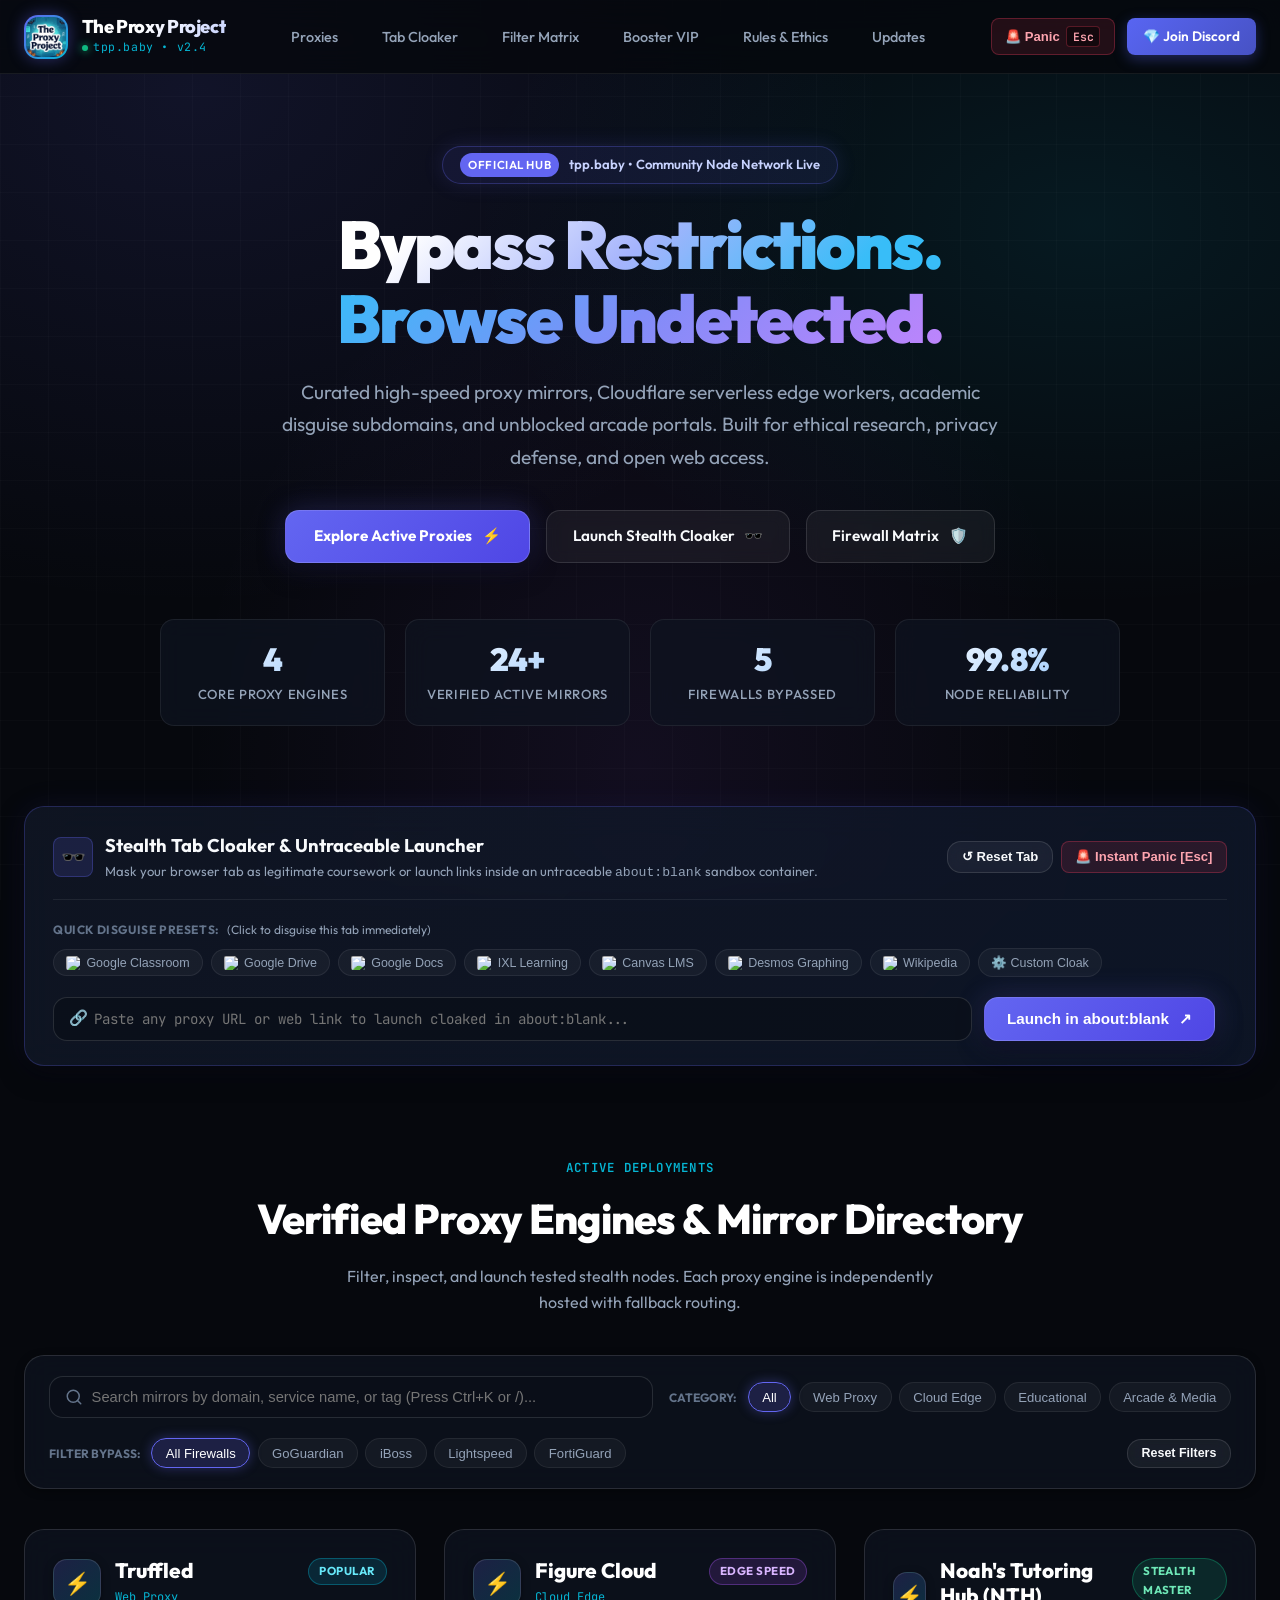
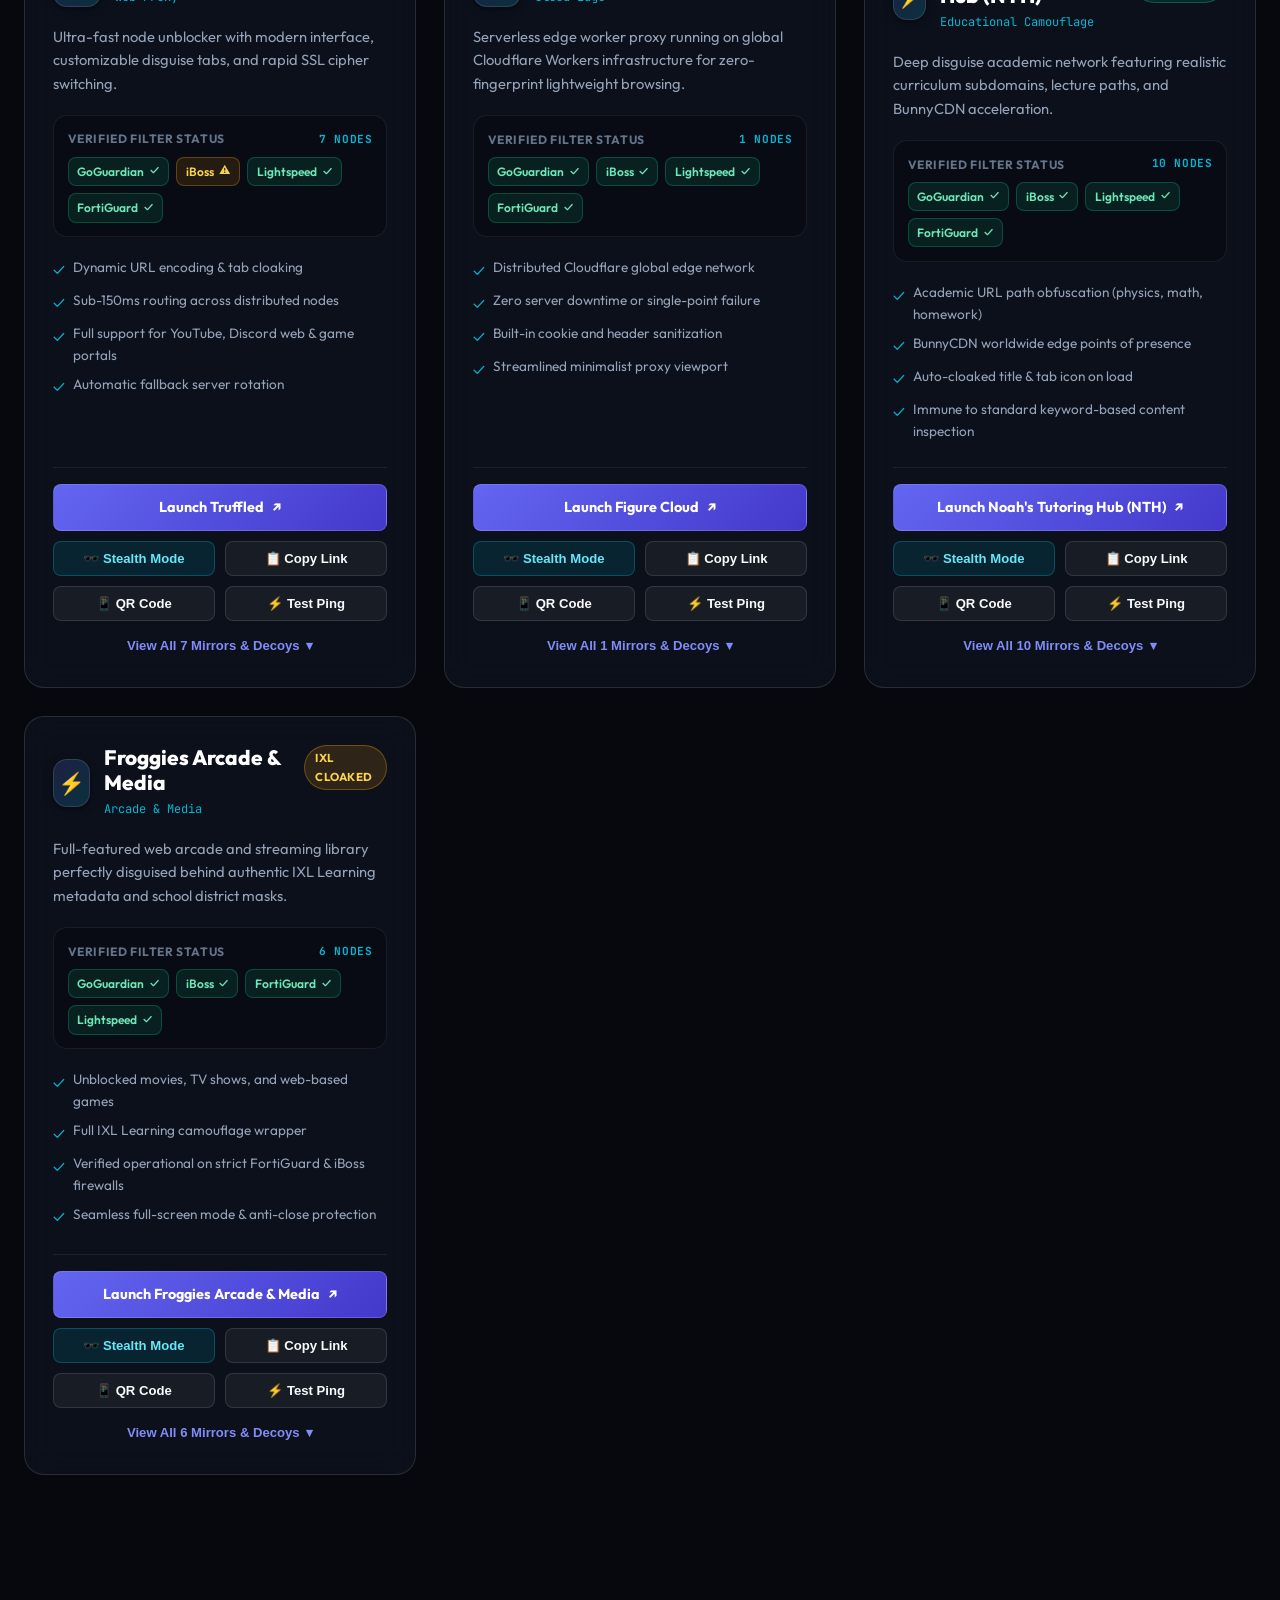
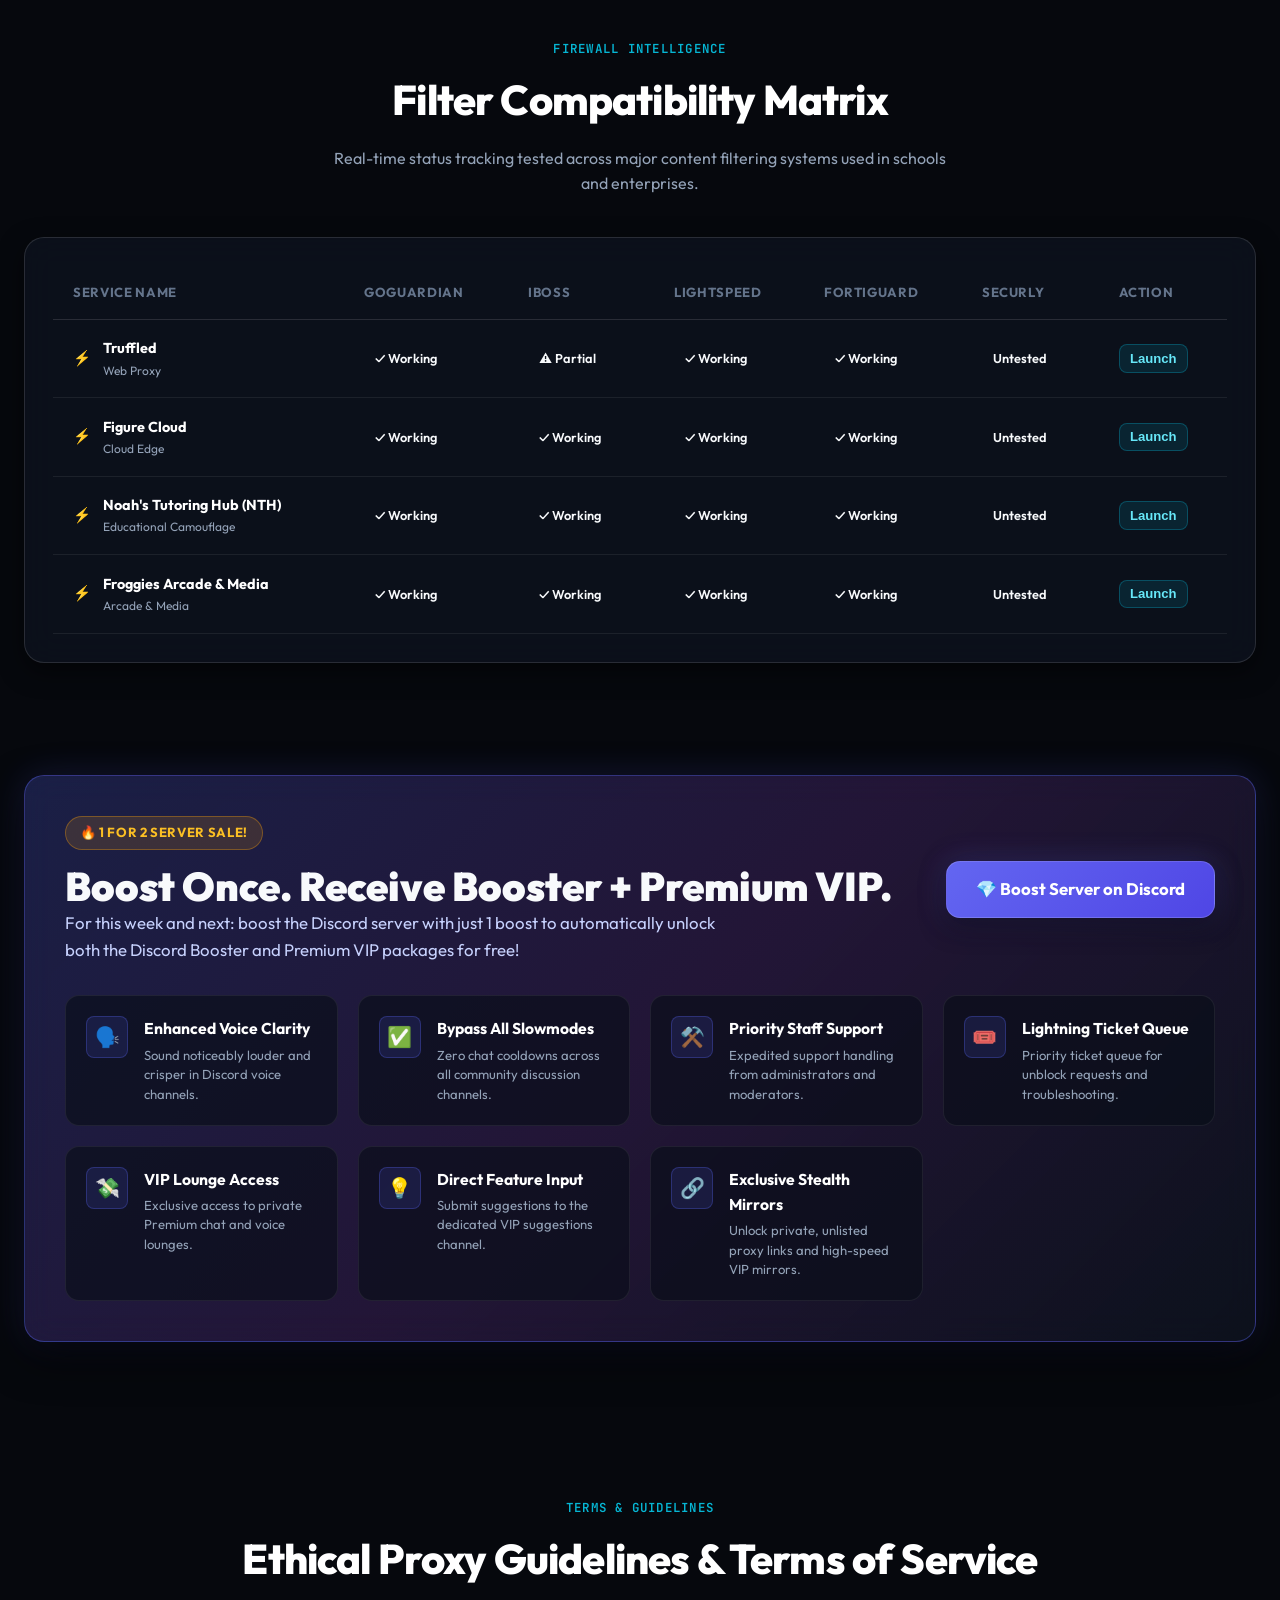
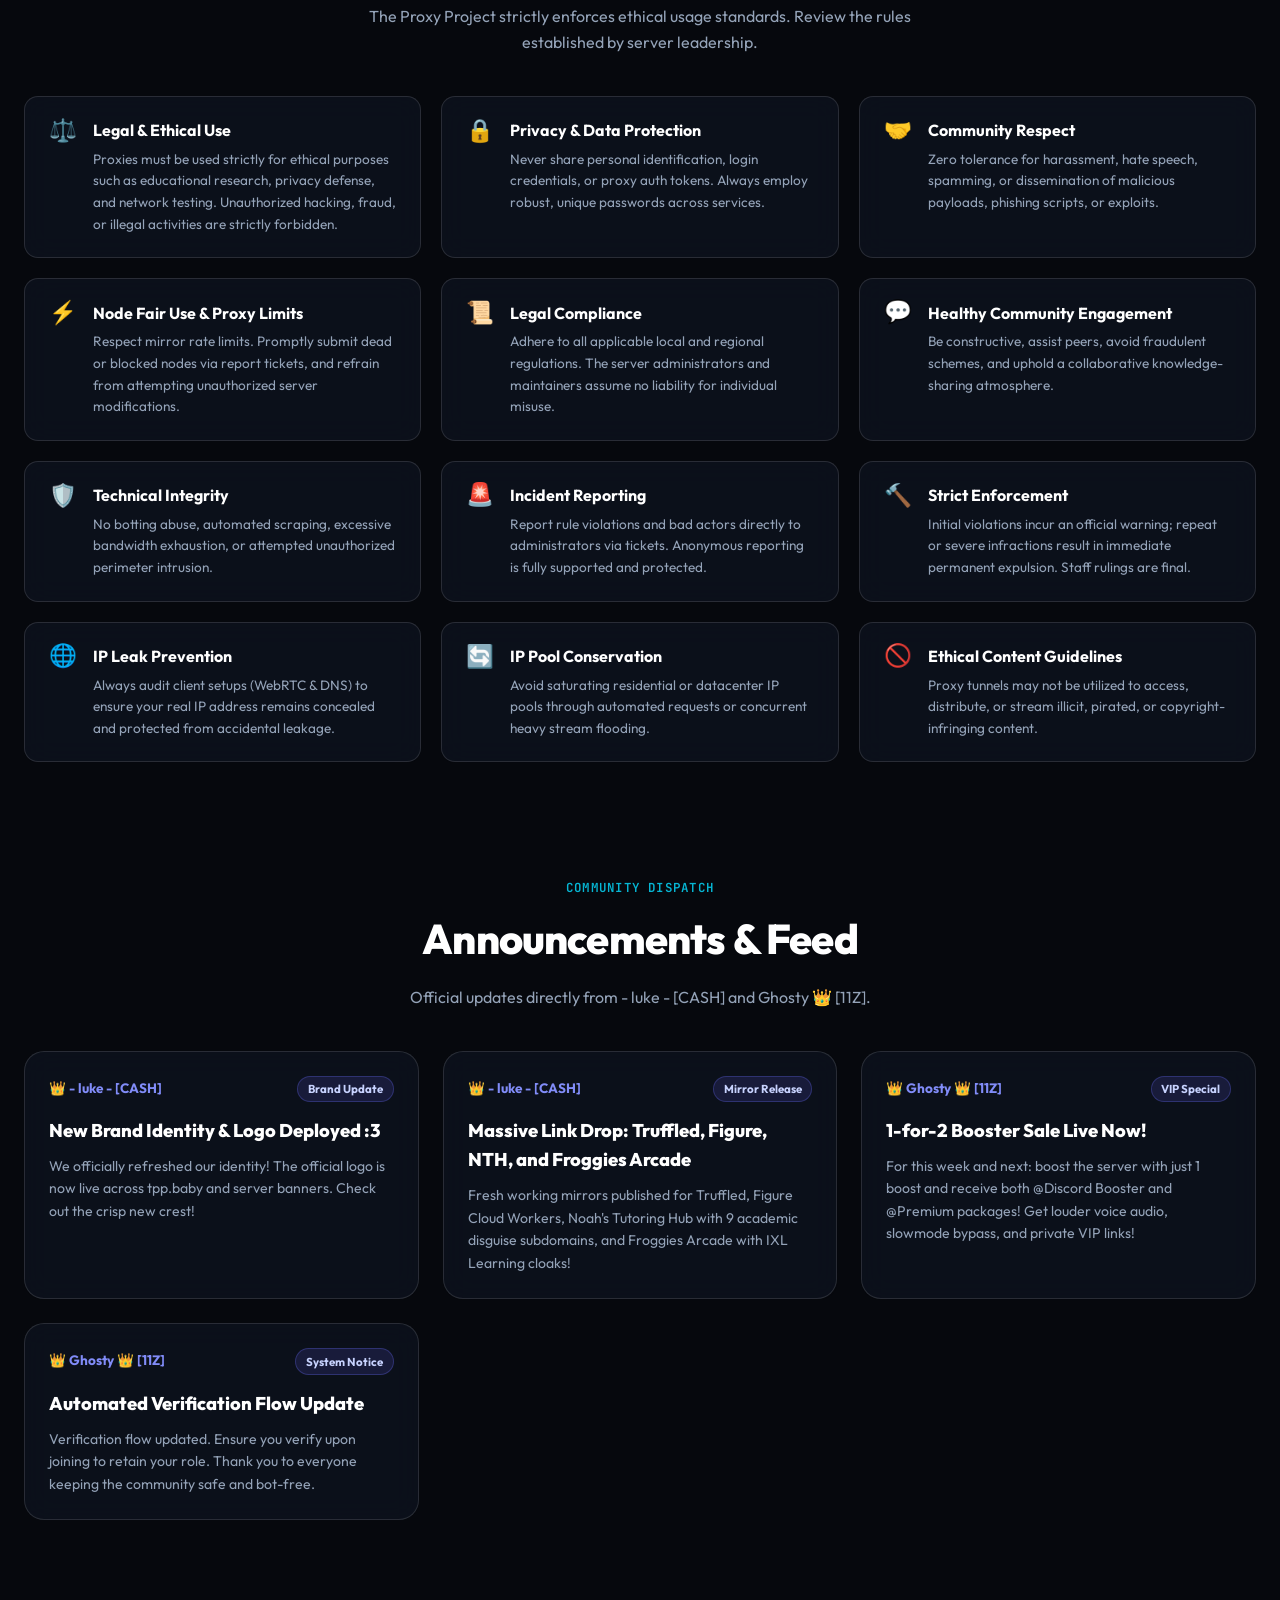
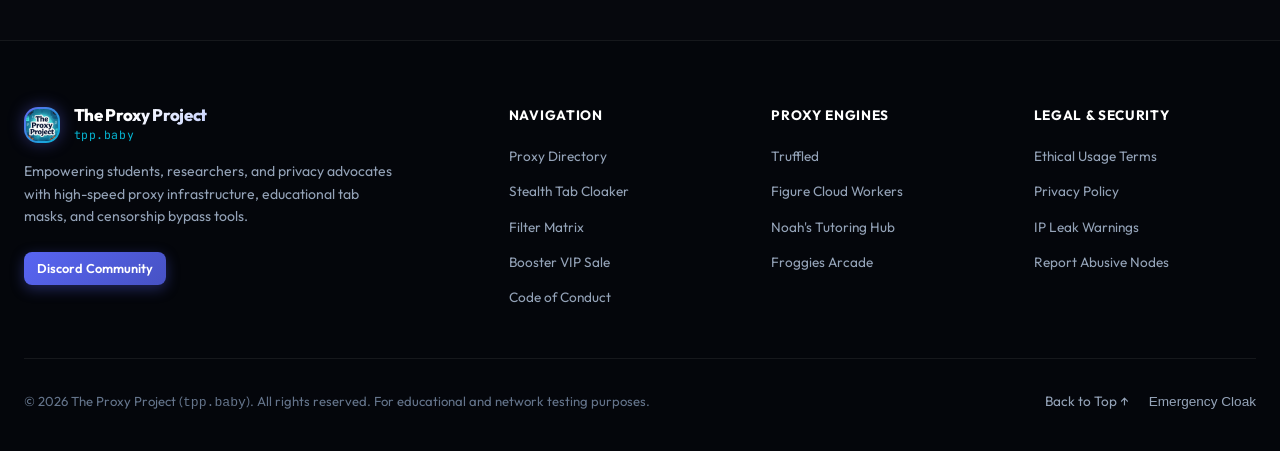
==== index.html @ b33fee0f "v1" ====
<!DOCTYPE html>
<html lang="en">
<head>
  <meta charset="UTF-8">
  <meta name="viewport" content="width=device-width, initial-scale=1.0">
  
  <!-- Immediate Cloak Restoration to Prevent Title/Favicon Flash on Reload -->
  <script>
    (function() {
      try {
        var savedCloak = localStorage.getItem('tpp_cloak');
        if (savedCloak) {
          var cloak = JSON.parse(savedCloak);
          if (cloak && cloak.title) {
            document.title = cloak.title;
          }
          if (cloak && cloak.icon) {
            var applyIcon = function() {
              var links = document.querySelectorAll("link[rel*='icon'], link[rel='apple-touch-icon']");
              if (links.length > 0) {
                links.forEach(function(l) { l.href = cloak.icon; });
              } else {
                var l = document.createElement('link');
                l.rel = 'icon';
                l.href = cloak.icon;
                document.head.appendChild(l);
              }
            };
            if (document.readyState === 'loading') {
              document.addEventListener('DOMContentLoaded', applyIcon);
            } else {
              applyIcon();
            }
          }
        }
      } catch (e) {}
    })();
  </script>

  <title>The Proxy Project | Fast Unblocked Mirrors & Academic Cloaks</title>
  
  <!-- Primary Meta Tags -->
  <meta name="title" content="The Proxy Project | Fast Unblocked Mirrors & Academic Cloaks">
  <meta name="description" content="Official directory for The Proxy Project (tpp.baby). Curated high-performance web proxies, Cloudflare edge workers, IXL disguised mirrors, and academic subdomains.">
  <meta name="keywords" content="proxy, unblocker, web proxy, truffled, figure, noahs tutoring hub, froggies arcade, school bypass, goguardian, iboss, lightspeed">
  <meta name="author" content="The Proxy Project">
  <meta name="theme-color" content="#6366f1">

  <!-- Open Graph / Facebook -->
  <meta property="og:type" content="website">
  <meta property="og:url" content="https://tpp.baby/">
  <meta property="og:title" content="The Proxy Project | Fast Unblocked Mirrors & Academic Cloaks">
  <meta property="og:description" content="Next-generation stealth proxy network and mirror directory with academic cloaking and filter bypass.">
  <meta property="og:image" content="IMG_6171.webp">

  <!-- Twitter -->
  <meta property="twitter:card" content="summary_large_image">
  <meta property="twitter:url" content="https://tpp.baby/">
  <meta property="twitter:title" content="The Proxy Project">
  <meta property="twitter:description" content="Next-generation stealth proxy network and mirror directory.">
  <meta property="twitter:image" content="IMG_6171.webp">

  <!-- Favicons & App Manifest -->
  <link rel="icon" type="image/x-icon" href="favicon.ico">
  <link rel="icon" type="image/png" sizes="16x16" href="favicon-16x16.png">
  <link rel="icon" type="image/png" sizes="32x32" href="favicon-32x32.png">
  <link rel="icon" type="image/png" sizes="48x48" href="icons/favicon-48x48.png">
  <link rel="apple-touch-icon" sizes="180x180" href="apple-touch-icon.png">
  <link rel="manifest" href="manifest.json">

  <!-- Google Fonts Preconnect & Stylesheet -->
  <link rel="preconnect" href="https://fonts.googleapis.com">
  <link rel="preconnect" href="https://fonts.gstatic.com" crossorigin>
  <link href="https://fonts.googleapis.com/css2?family=Inter:wght@400;500;600;700&family=JetBrains+Mono:wght@400;500;700&family=Outfit:wght@500;600;700;800;900&display=swap" rel="stylesheet">

  <!-- Main Stylesheet -->
  <link rel="stylesheet" href="css/style.css">
</head>
<body>

  <!-- ========================================================================
       Site Header
       ======================================================================== -->
  <header class="site-header" id="site-header">
    <div class="container header-inner">
      <a href="./index.html" class="brand-wrapper" id="brand-link" aria-label="The Proxy Project Home">
        <div class="brand-logo-frame">
          <img src="IMG_6171.webp" alt="The Proxy Project Official Logo" class="brand-logo-img" id="header-brand-logo">
        </div>
        <div class="brand-meta">
          <span class="brand-title">The Proxy Project</span>
          <span class="brand-sub">
            <span class="pulse-dot"></span>
            <span>tpp.baby • v2.4</span>
          </span>
        </div>
      </a>

      <nav aria-label="Primary Navigation">
        <ul class="nav-links" id="nav-links">
          <li><a href="#proxies" class="nav-link">Proxies</a></li>
          <li><a href="#cloaker" class="nav-link">Tab Cloaker</a></li>
          <li><a href="#matrix" class="nav-link">Filter Matrix</a></li>
          <li><a href="#boosters" class="nav-link">Booster VIP</a></li>
          <li><a href="#rules" class="nav-link">Rules & Ethics</a></li>
          <li><a href="#announcements" class="nav-link">Updates</a></li>
        </ul>
      </nav>

      <div class="header-actions">
        <button class="btn-panic btn-panic-action" id="btn-header-panic" title="Instantly disguise tab to Google Classroom (Press Esc or ~)">
          <span>🚨 Panic</span>
          <kbd>Esc</kbd>
        </button>

        <a href="https://discord.gg/tpp" target="_blank" rel="noopener noreferrer" class="btn-discord" id="btn-discord-join">
          <span>💎 Join Discord</span>
        </a>

        <button class="mobile-nav-toggle" id="mobile-nav-toggle" aria-label="Toggle Navigation Menu">
          <svg width="24" height="24" viewBox="0 0 24 24" fill="none" stroke="currentColor" stroke-width="2" stroke-linecap="round" stroke-linejoin="round">
            <line x1="3" y1="12" x2="21" y2="12"></line>
            <line x1="3" y1="6" x2="21" y2="6"></line>
            <line x1="3" y1="18" x2="21" y2="18"></line>
          </svg>
        </button>
      </div>
    </div>
  </header>

  <!-- ========================================================================
       Main Content Container
       ======================================================================== -->
  <main id="main-content">
    
    <!-- Hero Section -->
    <section class="hero-section" id="hero-section">
      <div class="container">
        <div class="hero-pill">
          <span class="hero-pill-badge">Official Hub</span>
          <span>tpp.baby • Community Node Network Live</span>
        </div>

        <h1 class="hero-title">
          <span class="hero-gradient-text">Bypass Restrictions.</span><br>
          <span class="hero-gradient-accent">Browse Undetected.</span>
        </h1>

        <p class="hero-description">
          Curated high-speed proxy mirrors, Cloudflare serverless edge workers, academic disguise subdomains, and unblocked arcade portals. Built for ethical research, privacy defense, and open web access.
        </p>

        <div class="hero-actions">
          <a href="#proxies" class="btn-primary" id="btn-hero-explore">
            <span>Explore Active Proxies</span>
            <span>⚡</span>
          </a>
          <a href="#cloaker" class="btn-secondary" id="btn-hero-cloaker">
            <span>Launch Stealth Cloaker</span>
            <span>🕶️</span>
          </a>
          <a href="#matrix" class="btn-secondary" id="btn-hero-matrix">
            <span>Firewall Matrix</span>
            <span>🛡️</span>
          </a>
        </div>

        <!-- Live Network Counter Row -->
        <div class="hero-stats-grid" id="hero-stats">
          <div class="stat-card">
            <div class="stat-value">4</div>
            <div class="stat-label">Core Proxy Engines</div>
          </div>
          <div class="stat-card">
            <div class="stat-value">24+</div>
            <div class="stat-label">Verified Active Mirrors</div>
          </div>
          <div class="stat-card">
            <div class="stat-value">5</div>
            <div class="stat-label">Firewalls Bypassed</div>
          </div>
          <div class="stat-card">
            <div class="stat-value">99.8%</div>
            <div class="stat-label">Node Reliability</div>
          </div>
        </div>
      </div>
    </section>

    <!-- Stealth Tab Cloaker & Panic Station -->
    <section class="cloaker-bar-section" id="cloaker">
      <div class="container">
        <div class="cloaker-panel">
          <div class="cloaker-header">
            <div class="cloaker-title-group">
              <div class="cloaker-icon-badge">🕶️</div>
              <div>
                <h2 class="cloaker-title">Stealth Tab Cloaker & Untraceable Launcher</h2>
                <p class="cloaker-subtitle">Mask your browser tab as legitimate coursework or launch links inside an untraceable <code>about:blank</code> sandbox container.</p>
              </div>
            </div>
            <div class="cloaker-actions">
              <button class="btn-secondary" onclick="resetTabCloak()" style="padding:0.45rem 0.85rem; font-size:0.82rem;">
                <span>↺ Reset Tab</span>
              </button>
              <button class="btn-panic btn-panic-action" style="padding:0.45rem 0.85rem;">
                <span>🚨 Instant Panic [Esc]</span>
              </button>
            </div>
          </div>

          <!-- Cloak Presets Switcher -->
          <div>
            <div style="display:flex; align-items:center; gap:0.5rem; margin-bottom:0.6rem;">
              <span style="font-size:0.75rem; font-weight:700; color:var(--text-dim); text-transform:uppercase; letter-spacing:0.05em;">Quick Disguise Presets:</span>
              <span style="font-size:0.75rem; color:var(--text-muted);">(Click to disguise this tab immediately)</span>
            </div>
            <div class="preset-selector-row">
              <button class="preset-chip-btn" data-id="classroom" title="Disguise as Google Classroom">
                <img src="https://ssl.gstatic.com/classroom/favicon.png" alt="Classroom">
                <span>Google Classroom</span>
              </button>
              <button class="preset-chip-btn" data-id="drive" title="Disguise as Google Drive">
                <img src="https://ssl.gstatic.com/images/branding/product/1x/drive_2020q4_32dp.png" alt="Drive">
                <span>Google Drive</span>
              </button>
              <button class="preset-chip-btn" data-id="docs" title="Disguise as Google Docs">
                <img src="https://ssl.gstatic.com/docs/documents/images/kix-favicon7.ico" alt="Docs">
                <span>Google Docs</span>
              </button>
              <button class="preset-chip-btn" data-id="ixl" title="Disguise as IXL Learning">
                <img src="https://www.ixl.com/favicon.ico" alt="IXL">
                <span>IXL Learning</span>
              </button>
              <button class="preset-chip-btn" data-id="canvas" title="Disguise as Canvas LMS">
                <img src="https://du11hjcvx0uqb.cloudfront.net/dist/images/favicon-e10d657a73.ico" alt="Canvas">
                <span>Canvas LMS</span>
              </button>
              <button class="preset-chip-btn" data-id="desmos" title="Disguise as Desmos Graphing">
                <img src="https://www.desmos.com/favicon.ico" alt="Desmos">
                <span>Desmos Graphing</span>
              </button>
              <button class="preset-chip-btn" data-id="wikipedia" title="Disguise as Wikipedia">
                <img src="https://en.wikipedia.org/static/favicon/wikipedia.ico" alt="Wikipedia">
                <span>Wikipedia</span>
              </button>
              <button class="preset-chip-btn" id="btn-custom-cloak-modal" title="Set Custom Tab Title and Favicon">
                <span>⚙️ Custom Cloak</span>
              </button>
            </div>
            <div id="active-cloak-status" style="font-size:0.8rem; color:var(--brand-secondary); margin-top:0.6rem; display:none;"></div>
          </div>

          <!-- Stealth Launcher Input -->
          <div class="cloaker-controls">
            <div class="stealth-launcher-row">
              <div class="cloaker-input-group">
                <span class="cloaker-input-icon">🔗</span>
                <input type="text" id="input-custom-stealth-url" class="input-stealth-url" placeholder="Paste any proxy URL or web link to launch cloaked in about:blank...">
              </div>
              <button class="btn-primary" id="btn-custom-stealth-launch" style="padding:0.75rem 1.4rem;">
                <span>Launch in about:blank</span>
                <span>↗</span>
              </button>
            </div>
          </div>
        </div>
      </div>
    </section>

    <!-- Proxies & Mirrors Directory Section -->
    <section class="proxies-section" id="proxies" style="padding: 2.5rem 0 3rem;">
      <div class="container">
        
        <div class="section-header-block">
          <span class="section-tag">Active Deployments</span>
          <h2 class="section-heading">Verified Proxy Engines & Mirror Directory</h2>
          <p class="section-subtext">Filter, inspect, and launch tested stealth nodes. Each proxy engine is independently hosted with fallback routing.</p>
        </div>

        <!-- Directory Search & Filter Controls -->
        <div class="directory-toolbar" id="directory-toolbar">
          <div class="toolbar-top-row">
            <div class="search-box-wrap">
              <svg viewBox="0 0 24 24" fill="none" stroke="currentColor" stroke-width="2" stroke-linecap="round" stroke-linejoin="round">
                <circle cx="11" cy="11" r="8"></circle>
                <line x1="21" y1="21" x2="16.65" y2="16.65"></line>
              </svg>
              <input type="text" id="search-mirrors-input" class="input-search-mirrors" placeholder="Search mirrors by domain, service name, or tag (Press Ctrl+K or /)...">
            </div>

            <div class="category-chips">
              <span class="chip-label">Category:</span>
              <button class="filter-chip active" data-category="all">All</button>
              <button class="filter-chip" data-category="web-proxy">Web Proxy</button>
              <button class="filter-chip" data-category="cloud-edge">Cloud Edge</button>
              <button class="filter-chip" data-category="educational-camouflage">Educational</button>
              <button class="filter-chip" data-category="arcade-&-media">Arcade & Media</button>
            </div>
          </div>

          <div class="filter-tags-row">
            <div class="firewall-chips">
              <span class="chip-label">Filter Bypass:</span>
              <button class="filter-chip active" data-firewall="all">All Firewalls</button>
              <button class="filter-chip" data-firewall="goguardian">GoGuardian</button>
              <button class="filter-chip" data-firewall="iboss">iBoss</button>
              <button class="filter-chip" data-firewall="lightspeed">Lightspeed</button>
              <button class="filter-chip" data-firewall="fortiguard">FortiGuard</button>
            </div>

            <div>
              <button class="btn-secondary" onclick="resetFilters()" style="padding:0.4rem 0.85rem; font-size:0.78rem;">
                <span>Reset Filters</span>
              </button>
            </div>
          </div>
        </div>

        <!-- Dynamic Proxy Cards Grid -->
        <div class="proxy-services-grid" id="services-grid">
          <!-- Dynamically populated from data/data.json -->
        </div>

      </div>
    </section>

    <!-- Filter Compatibility Matrix Section -->
    <section class="matrix-section" id="matrix">
      <div class="container">
        <div class="section-header-block">
          <span class="section-tag">Firewall Intelligence</span>
          <h2 class="section-heading">Filter Compatibility Matrix</h2>
          <p class="section-subtext">Real-time status tracking tested across major content filtering systems used in schools and enterprises.</p>
        </div>

        <div class="matrix-card">
          <table class="matrix-table" id="matrix-table">
            <thead>
              <tr>
                <th>Service Name</th>
                <th>GoGuardian</th>
                <th>iBoss</th>
                <th>Lightspeed</th>
                <th>FortiGuard</th>
                <th>Securly</th>
                <th>Action</th>
              </tr>
            </thead>
            <tbody id="matrix-tbody">
              <!-- Dynamically populated from data/data.json -->
            </tbody>
          </table>
        </div>
      </div>
    </section>

    <!-- Booster Perks & VIP Tier (Ghosty's 1-for-2 Sale) -->
    <section class="booster-section" id="boosters">
      <div class="container">
        
        <div class="booster-banner-card">
          <div class="booster-banner-top">
            <div>
              <div class="booster-sale-tag">🔥 1 FOR 2 SERVER SALE!</div>
              <h2 class="booster-banner-title">Boost Once. Receive Booster + Premium VIP.</h2>
              <p class="booster-banner-desc">For this week and next: boost the Discord server with just 1 boost to automatically unlock both the Discord Booster and Premium VIP packages for free!</p>
            </div>
            <div>
              <a href="https://discord.gg/tpp" target="_blank" rel="noopener noreferrer" class="btn-primary" style="font-size:1.05rem; padding:0.9rem 1.8rem;">
                <span>💎 Boost Server on Discord</span>
              </a>
            </div>
          </div>

          <div class="perks-grid" id="booster-perks-grid">
            <!-- Dynamically populated from data/data.json -->
          </div>
        </div>

      </div>
    </section>

    <!-- Ethical Usage Guidelines & Community Rules (Luke's Rules) -->
    <section class="rules-section" id="rules">
      <div class="container">
        <div class="section-header-block">
          <span class="section-tag">Terms & Guidelines</span>
          <h2 class="section-heading">Ethical Proxy Guidelines & Terms of Service</h2>
          <p class="section-subtext">The Proxy Project strictly enforces ethical usage standards. Review the rules established by server leadership.</p>
        </div>

        <div class="rules-grid" id="rules-grid">
          <!-- Dynamically populated from data/data.json -->
        </div>
      </div>
    </section>

    <!-- Community Announcements Feed -->
    <section class="announcements-section" id="announcements">
      <div class="container">
        <div class="section-header-block">
          <span class="section-tag">Community Dispatch</span>
          <h2 class="section-heading">Announcements & Feed</h2>
          <p class="section-subtext">Official updates directly from - luke - [CASH] and Ghosty 👑 [11Z].</p>
        </div>

        <div class="announcements-grid" id="announcements-grid">
          <!-- Dynamically populated from data/data.json -->
        </div>
      </div>
    </section>

  </main>

  <!-- ========================================================================
       Site Footer
       ======================================================================== -->
  <footer class="site-footer" id="site-footer">
    <div class="container">
      <div class="footer-top">
        <div>
          <div class="brand-wrapper" style="margin-bottom:0.75rem;">
            <div class="brand-logo-frame" style="width:36px; height:36px;">
              <img src="IMG_6171.webp" alt="The Proxy Project" class="brand-logo-img">
            </div>
            <div class="brand-meta">
              <span class="brand-title" style="font-size:1.05rem;">The Proxy Project</span>
              <span class="brand-sub">tpp.baby</span>
            </div>
          </div>
          <p class="footer-brand-desc">
            Empowering students, researchers, and privacy advocates with high-speed proxy infrastructure, educational tab masks, and censorship bypass tools.
          </p>
          <div style="display:flex; gap:0.6rem;">
            <a href="https://discord.gg/tpp" target="_blank" rel="noopener noreferrer" class="btn-discord" style="padding:0.4rem 0.8rem; font-size:0.8rem;">
              <span>Discord Community</span>
            </a>
          </div>
        </div>

        <div>
          <h3 class="footer-col-title">Navigation</h3>
          <ul class="footer-links-list">
            <li><a href="#proxies" class="footer-link">Proxy Directory</a></li>
            <li><a href="#cloaker" class="footer-link">Stealth Tab Cloaker</a></li>
            <li><a href="#matrix" class="footer-link">Filter Matrix</a></li>
            <li><a href="#boosters" class="footer-link">Booster VIP Sale</a></li>
            <li><a href="#rules" class="footer-link">Code of Conduct</a></li>
          </ul>
        </div>

        <div>
          <h3 class="footer-col-title">Proxy Engines</h3>
          <ul class="footer-links-list">
            <li><a href="https://truffled.cv/" target="_blank" rel="noopener" class="footer-link">Truffled</a></li>
            <li><a href="https://figure-cloud.figure-softwares.workers.dev/" target="_blank" rel="noopener" class="footer-link">Figure Cloud Workers</a></li>
            <li><a href="https://education.kchcs.org/" target="_blank" rel="noopener" class="footer-link">Noah's Tutoring Hub</a></li>
            <li><a href="https://nick.allys.love/" target="_blank" rel="noopener" class="footer-link">Froggies Arcade</a></li>
          </ul>
        </div>

        <div>
          <h3 class="footer-col-title">Legal & Security</h3>
          <ul class="footer-links-list">
            <li><a href="#rules" class="footer-link">Ethical Usage Terms</a></li>
            <li><a href="#rules" class="footer-link">Privacy Policy</a></li>
            <li><a href="#rules" class="footer-link">IP Leak Warnings</a></li>
            <li><a href="#rules" class="footer-link">Report Abusive Nodes</a></li>
          </ul>
        </div>
      </div>

      <div class="footer-bottom">
        <div>
          &copy; 2026 The Proxy Project (<code>tpp.baby</code>). All rights reserved. For educational and network testing purposes.
        </div>
        <div style="display:flex; gap:1.25rem;">
          <a href="#hero-section" class="footer-link">Back to Top ↑</a>
          <button class="footer-link btn-panic-action" style="background:none; border:none; cursor:pointer;">Emergency Cloak</button>
        </div>
      </div>
    </div>
  </footer>

  <!-- ========================================================================
       QR Code Modal
       ======================================================================== -->
  <div class="modal-overlay" id="qr-modal" role="dialog" aria-modal="true" aria-labelledby="qr-modal-title">
    <div class="modal-card">
      <div class="modal-header">
        <h3 class="modal-title" id="qr-modal-title">Scan on Mobile</h3>
        <button class="modal-close-btn" onclick="closeQRModal()" aria-label="Close modal">&times;</button>
      </div>
      <div class="modal-body">
        <div class="qr-container">
          <div class="qr-box" id="qr-display-box">
            <!-- Dynamic QR Code SVG rendered here -->
          </div>
          <p style="font-size:0.85rem; color:var(--text-muted);">Scan this QR code with your mobile camera to quickly open this mirror without typing the domain.</p>
          <div class="qr-url-text" id="qr-url-text"></div>
          <button class="btn-primary" style="width:100%; justify-content:center;" onclick="copyToClipboard(document.getElementById('qr-url-text').textContent, 'URL')">
            <span>Copy Link</span>
          </button>
        </div>
      </div>
    </div>
  </div>

  <!-- Custom Cloak Modal -->
  <div class="modal-overlay" id="custom-cloak-modal" role="dialog" aria-modal="true" aria-labelledby="custom-cloak-title">
    <div class="modal-card">
      <div class="modal-header">
        <h3 class="modal-title" id="custom-cloak-title">Custom Tab Cloak</h3>
        <button class="modal-close-btn" onclick="closeCustomCloakModal()" aria-label="Close modal">&times;</button>
      </div>
      <div class="modal-body">
        <p style="font-size:0.85rem; color:var(--text-muted); margin-bottom:1rem;">
          Configure a custom tab title and favicon URL. This disguise will automatically persist across browser reloads.
        </p>
        <div style="display:flex; flex-direction:column; gap:0.85rem; margin-bottom:1.25rem;">
          <div>
            <label style="font-size:0.78rem; font-weight:700; color:var(--text-dim); text-transform:uppercase; display:block; margin-bottom:0.35rem;">Tab Title</label>
            <input type="text" id="input-custom-cloak-title" class="input-stealth-url" style="padding-left:1rem;" placeholder="e.g. My School Portal / Dashboard">
          </div>
          <div>
            <label style="font-size:0.78rem; font-weight:700; color:var(--text-dim); text-transform:uppercase; display:block; margin-bottom:0.35rem;">Favicon URL (optional)</label>
            <input type="text" id="input-custom-cloak-icon" class="input-stealth-url" style="padding-left:1rem;" placeholder="e.g. https://www.google.com/favicon.ico">
          </div>
        </div>
        <div style="display:flex; gap:0.6rem;">
          <button class="btn-primary" style="flex:1; justify-content:center;" onclick="saveCustomCloak()">
            <span>Save & Apply Disguise</span>
          </button>
          <button class="btn-secondary" onclick="closeCustomCloakModal()">Cancel</button>
        </div>
      </div>
    </div>
  </div>

  <!-- Toast Notification Container -->
  <div class="toast-container" id="toast-container" aria-live="polite"></div>

  <!-- Main JavaScript Logic -->
  <script src="js/app.js"></script>
</body>
</html>
---- css/style.css ----
/* ==========================================================================
   THE PROXY PROJECT (TPP.BABY) - CORE DESIGN SYSTEM & STYLESHEET
   Aesthetics: Deep Space Cyber, Glassmorphism, Micro-Animations, Neon Sheen
   ========================================================================== */

:root {
  /* Color Palette */
  --bg-deep: #06080d;
  --bg-surface: #0a0e17;
  --bg-card: rgba(14, 20, 32, 0.72);
  --bg-card-elevated: rgba(19, 27, 44, 0.82);
  --bg-input: rgba(10, 15, 26, 0.8);
  --bg-overlay: rgba(4, 6, 12, 0.85);

  --border-subtle: rgba(255, 255, 255, 0.07);
  --border-glass: rgba(255, 255, 255, 0.12);
  --border-glow: rgba(99, 102, 241, 0.4);
  --border-cyan-glow: rgba(6, 182, 212, 0.4);

  /* Primary Brand Colors */
  --brand-primary: #6366f1;
  --brand-primary-light: #818cf8;
  --brand-secondary: #06b6d4;
  --brand-tertiary: #a855f7;

  /* Status Colors */
  --status-working: #10b981;
  --status-working-bg: rgba(16, 185, 129, 0.12);
  --status-warning: #f59e0b;
  --status-warning-bg: rgba(245, 158, 11, 0.12);
  --status-blocked: #f43f5e;
  --status-blocked-bg: rgba(244, 63, 94, 0.12);
  --status-neutral: #64748b;

  /* Typography Colors */
  --text-main: #f8fafc;
  --text-muted: #94a3b8;
  --text-dim: #64748b;
  --text-inverse: #020617;

  /* Typography Stack */
  --font-sans: 'Outfit', 'Inter', -apple-system, BlinkMacSystemFont, 'Segoe UI', Roboto, sans-serif;
  --font-mono: 'JetBrains Mono', 'Fira Code', 'Consolas', monospace;

  /* Shadow & Glow */
  --shadow-sm: 0 2px 8px rgba(0, 0, 0, 0.4);
  --shadow-md: 0 8px 24px rgba(0, 0, 0, 0.5);
  --shadow-lg: 0 16px 40px rgba(0, 0, 0, 0.65);
  --glow-primary: 0 0 28px rgba(99, 102, 241, 0.28);
  --glow-cyan: 0 0 24px rgba(6, 182, 212, 0.25);
  --glow-emerald: 0 0 20px rgba(16, 185, 129, 0.22);

  /* Transitions */
  --transition-fast: 0.15s cubic-bezier(0.4, 0, 0.2, 1);
  --transition-normal: 0.25s cubic-bezier(0.4, 0, 0.2, 1);
  --transition-smooth: 0.4s cubic-bezier(0.16, 1, 0.3, 1);

  /* Layout */
  --max-width: 1280px;
  --header-height: 74px;
  --radius-sm: 8px;
  --radius-md: 14px;
  --radius-lg: 20px;
  --radius-full: 9999px;
}

/* ==========================================================================
   Base & Reset
   ========================================================================== */
*, *::before, *::after {
  box-sizing: border-box;
  margin: 0;
  padding: 0;
}

html {
  font-family: var(--font-sans);
  background-color: var(--bg-deep);
  color: var(--text-main);
  scroll-behavior: smooth;
  -webkit-font-smoothing: antialiased;
  -moz-osx-font-smoothing: grayscale;
}

body {
  min-height: 100vh;
  position: relative;
  overflow-x: hidden;
  line-height: 1.6;
  background-image: 
    radial-gradient(ellipse at 15% 10%, rgba(99, 102, 241, 0.12) 0%, transparent 45%),
    radial-gradient(ellipse at 85% 25%, rgba(6, 182, 212, 0.1) 0%, transparent 40%),
    radial-gradient(ellipse at 50% 85%, rgba(168, 85, 247, 0.08) 0%, transparent 50%);
  background-attachment: fixed;
}

/* Ambient Cyber Grid Overlay */
body::before {
  content: '';
  position: fixed;
  inset: 0;
  background-image: 
    linear-gradient(to right, rgba(255, 255, 255, 0.02) 1px, transparent 1px),
    linear-gradient(to bottom, rgba(255, 255, 255, 0.02) 1px, transparent 1px);
  background-size: 48px 48px;
  pointer-events: none;
  z-index: 0;
}

/* Container */
.container {
  width: 100%;
  max-width: var(--max-width);
  margin-left: auto;
  margin-right: auto;
  padding-left: 1.5rem;
  padding-right: 1.5rem;
  position: relative;
  z-index: 1;
}

/* Links */
a {
  color: var(--brand-primary-light);
  text-decoration: none;
  transition: color var(--transition-fast);
}

a:hover {
  color: var(--brand-secondary);
}

/* Scrollbar */
::-webkit-scrollbar {
  width: 8px;
  height: 8px;
}
::-webkit-scrollbar-track {
  background: var(--bg-deep);
}
::-webkit-scrollbar-thumb {
  background: rgba(255, 255, 255, 0.15);
  border-radius: 4px;
}
::-webkit-scrollbar-thumb:hover {
  background: rgba(99, 102, 241, 0.5);
}

/* ==========================================================================
   Header & Navigation
   ========================================================================== */
.site-header {
  position: sticky;
  top: 0;
  z-index: 100;
  height: var(--header-height);
  background: rgba(6, 8, 13, 0.8);
  backdrop-filter: blur(16px);
  -webkit-backdrop-filter: blur(16px);
  border-bottom: 1px solid var(--border-subtle);
  transition: background var(--transition-normal), border-color var(--transition-normal);
}

.site-header.scrolled {
  background: rgba(6, 8, 13, 0.94);
  border-bottom-color: var(--border-glass);
  box-shadow: 0 4px 20px rgba(0, 0, 0, 0.4);
}

.header-inner {
  display: flex;
  align-items: center;
  justify-content: space-between;
  height: 100%;
  gap: 1.5rem;
}

.brand-wrapper {
  display: flex;
  align-items: center;
  gap: 0.85rem;
  text-decoration: none;
  color: var(--text-main);
  flex-shrink: 0;
}

.brand-logo-frame {
  position: relative;
  width: 44px;
  height: 44px;
  border-radius: var(--radius-md);
  padding: 2px;
  background: linear-gradient(135deg, var(--brand-primary), var(--brand-secondary));
  box-shadow: 0 0 16px rgba(99, 102, 241, 0.4);
  overflow: hidden;
  transition: transform var(--transition-fast), box-shadow var(--transition-fast);
}

.brand-wrapper:hover .brand-logo-frame {
  transform: scale(1.06) rotate(2deg);
  box-shadow: 0 0 24px rgba(6, 182, 212, 0.6);
}

.brand-logo-img {
  width: 100%;
  height: 100%;
  border-radius: calc(var(--radius-md) - 2px);
  object-fit: cover;
  display: block;
}

.brand-meta {
  display: flex;
  flex-direction: column;
}

.brand-title {
  font-size: 1.15rem;
  font-weight: 800;
  letter-spacing: -0.02em;
  background: linear-gradient(135deg, #ffffff 40%, #c7d2fe 100%);
  -webkit-background-clip: text;
  -webkit-text-fill-color: transparent;
  line-height: 1.2;
}

.brand-sub {
  font-family: var(--font-mono);
  font-size: 0.72rem;
  color: var(--brand-secondary);
  letter-spacing: 0.05em;
  display: flex;
  align-items: center;
  gap: 0.35rem;
}

.pulse-dot {
  width: 6px;
  height: 6px;
  border-radius: 50%;
  background-color: var(--status-working);
  box-shadow: 0 0 8px var(--status-working);
  animation: pulseGlow 2s infinite ease-in-out;
}

@keyframes pulseGlow {
  0%, 100% { opacity: 1; transform: scale(1); }
  50% { opacity: 0.4; transform: scale(0.85); }
}

.nav-links {
  display: flex;
  align-items: center;
  gap: 1.25rem;
  list-style: none;
}

.nav-link {
  font-size: 0.9rem;
  font-weight: 500;
  color: var(--text-muted);
  padding: 0.45rem 0.75rem;
  border-radius: var(--radius-sm);
  transition: all var(--transition-fast);
}

.nav-link:hover, .nav-link.active {
  color: #fff;
  background: rgba(255, 255, 255, 0.06);
}

.header-actions {
  display: flex;
  align-items: center;
  gap: 0.75rem;
}

.btn-panic {
  display: inline-flex;
  align-items: center;
  gap: 0.4rem;
  background: rgba(244, 63, 94, 0.12);
  color: #fda4af;
  border: 1px solid rgba(244, 63, 94, 0.3);
  padding: 0.45rem 0.85rem;
  border-radius: var(--radius-sm);
  font-size: 0.82rem;
  font-weight: 600;
  cursor: pointer;
  transition: all var(--transition-fast);
}

.btn-panic:hover {
  background: rgba(244, 63, 94, 0.25);
  border-color: #f43f5e;
  color: #fff;
  box-shadow: 0 0 14px rgba(244, 63, 94, 0.4);
}

.btn-panic kbd {
  background: rgba(0, 0, 0, 0.4);
  padding: 0.1rem 0.35rem;
  border-radius: 4px;
  font-family: var(--font-mono);
  font-size: 0.72rem;
  border: 1px solid rgba(244, 63, 94, 0.3);
}

.btn-discord {
  display: inline-flex;
  align-items: center;
  gap: 0.5rem;
  background: linear-gradient(135deg, #5865f2, #4752c4);
  color: #ffffff;
  padding: 0.5rem 1rem;
  border-radius: var(--radius-sm);
  font-size: 0.85rem;
  font-weight: 600;
  box-shadow: 0 4px 14px rgba(88, 101, 242, 0.35);
  transition: all var(--transition-fast);
}

.btn-discord:hover {
  background: linear-gradient(135deg, #6774ff, #5865f2);
  transform: translateY(-1px);
  box-shadow: 0 6px 20px rgba(88, 101, 242, 0.5);
  color: #fff;
}

/* Mobile Nav Toggle */
.mobile-nav-toggle {
  display: none;
  background: transparent;
  border: 1px solid var(--border-glass);
  color: var(--text-main);
  padding: 0.5rem;
  border-radius: var(--radius-sm);
  cursor: pointer;
}

/* ==========================================================================
   Hero Section
   ========================================================================== */
.hero-section {
  padding: 4.5rem 0 3.5rem;
  text-align: center;
  position: relative;
}

.hero-pill {
  display: inline-flex;
  align-items: center;
  gap: 0.6rem;
  background: rgba(99, 102, 241, 0.1);
  border: 1px solid rgba(99, 102, 241, 0.3);
  padding: 0.4rem 1.1rem;
  border-radius: var(--radius-full);
  font-size: 0.82rem;
  font-weight: 600;
  color: #c7d2fe;
  margin-bottom: 1.5rem;
  box-shadow: 0 0 20px rgba(99, 102, 241, 0.15);
}

.hero-pill-badge {
  background: var(--brand-primary);
  color: #fff;
  padding: 0.15rem 0.5rem;
  border-radius: var(--radius-full);
  font-size: 0.72rem;
  text-transform: uppercase;
  letter-spacing: 0.05em;
}

.hero-title {
  font-size: clamp(2.4rem, 5.5vw, 4.2rem);
  font-weight: 900;
  line-height: 1.1;
  letter-spacing: -0.03em;
  margin-bottom: 1.25rem;
  max-width: 900px;
  margin-left: auto;
  margin-right: auto;
}

.hero-gradient-text {
  background: linear-gradient(135deg, #ffffff 15%, #a5b4fc 50%, #38bdf8 85%);
  -webkit-background-clip: text;
  -webkit-text-fill-color: transparent;
}

.hero-gradient-accent {
  background: linear-gradient(135deg, #38bdf8 0%, #818cf8 50%, #c084fc 100%);
  -webkit-background-clip: text;
  -webkit-text-fill-color: transparent;
}

.hero-description {
  font-size: clamp(1rem, 2vw, 1.2rem);
  color: var(--text-muted);
  max-width: 720px;
  margin: 0 auto 2.25rem;
  line-height: 1.7;
}

.hero-actions {
  display: flex;
  align-items: center;
  justify-content: center;
  flex-wrap: wrap;
  gap: 1rem;
  margin-bottom: 3.5rem;
}

.btn-primary {
  display: inline-flex;
  align-items: center;
  gap: 0.6rem;
  background: linear-gradient(135deg, var(--brand-primary), #4f46e5);
  color: #ffffff;
  padding: 0.85rem 1.75rem;
  border-radius: var(--radius-md);
  font-size: 0.95rem;
  font-weight: 700;
  box-shadow: var(--shadow-md), var(--glow-primary);
  border: 1px solid rgba(255, 255, 255, 0.15);
  cursor: pointer;
  transition: all var(--transition-fast);
}

.btn-primary:hover {
  background: linear-gradient(135deg, #818cf8, var(--brand-primary));
  transform: translateY(-2px);
  box-shadow: var(--shadow-lg), 0 0 35px rgba(99, 102, 241, 0.5);
  color: #fff;
}

.btn-secondary {
  display: inline-flex;
  align-items: center;
  gap: 0.6rem;
  background: rgba(255, 255, 255, 0.05);
  color: var(--text-main);
  padding: 0.85rem 1.6rem;
  border-radius: var(--radius-md);
  font-size: 0.95rem;
  font-weight: 600;
  border: 1px solid var(--border-glass);
  backdrop-filter: blur(8px);
  cursor: pointer;
  transition: all var(--transition-fast);
}

.btn-secondary:hover {
  background: rgba(255, 255, 255, 0.1);
  border-color: rgba(255, 255, 255, 0.25);
  transform: translateY(-2px);
  color: #fff;
}

/* Stats Counter Grid */
.hero-stats-grid {
  display: grid;
  grid-template-columns: repeat(auto-fit, minmax(180px, 1fr));
  gap: 1.25rem;
  max-width: 960px;
  margin: 0 auto;
}

.stat-card {
  background: var(--bg-card);
  backdrop-filter: blur(12px);
  border: 1px solid var(--border-subtle);
  border-radius: var(--radius-md);
  padding: 1.25rem 1rem;
  text-align: center;
  transition: transform var(--transition-fast), border-color var(--transition-fast);
}

.stat-card:hover {
  transform: translateY(-3px);
  border-color: var(--border-glow);
  box-shadow: 0 6px 20px rgba(0, 0, 0, 0.4);
}

.stat-value {
  font-size: 2rem;
  font-weight: 900;
  letter-spacing: -0.03em;
  background: linear-gradient(135deg, #ffffff, #93c5fd);
  -webkit-background-clip: text;
  -webkit-text-fill-color: transparent;
  line-height: 1.2;
}

.stat-label {
  font-size: 0.82rem;
  font-weight: 500;
  color: var(--text-muted);
  text-transform: uppercase;
  letter-spacing: 0.05em;
  margin-top: 0.35rem;
}

/* ==========================================================================
   Stealth Tab Cloaker Bar / Section
   ========================================================================== */
.cloaker-bar-section {
  padding: 1.5rem 0 3rem;
}

.cloaker-panel {
  background: linear-gradient(135deg, rgba(17, 24, 39, 0.8), rgba(15, 23, 42, 0.85));
  backdrop-filter: blur(16px);
  border: 1px solid rgba(99, 102, 241, 0.25);
  border-radius: var(--radius-lg);
  padding: 1.5rem 1.75rem;
  box-shadow: var(--shadow-md), 0 0 30px rgba(99, 102, 241, 0.1);
  display: flex;
  flex-direction: column;
  gap: 1.25rem;
}

.cloaker-header {
  display: flex;
  align-items: center;
  justify-content: space-between;
  flex-wrap: wrap;
  gap: 1rem;
  border-bottom: 1px solid var(--border-subtle);
  padding-bottom: 1rem;
}

.cloaker-title-group {
  display: flex;
  align-items: center;
  gap: 0.75rem;
}

.cloaker-icon-badge {
  width: 40px;
  height: 40px;
  border-radius: var(--radius-sm);
  background: rgba(99, 102, 241, 0.15);
  color: var(--brand-primary-light);
  display: flex;
  align-items: center;
  justify-content: center;
  font-size: 1.25rem;
  border: 1px solid rgba(99, 102, 241, 0.3);
}

.cloaker-title {
  font-size: 1.15rem;
  font-weight: 700;
}

.cloaker-subtitle {
  font-size: 0.82rem;
  color: var(--text-muted);
}

.cloaker-controls {
  display: grid;
  grid-template-columns: 1fr auto;
  gap: 0.75rem;
  align-items: center;
}

.stealth-launcher-row {
  display: flex;
  gap: 0.75rem;
  flex-wrap: wrap;
}

.cloaker-input-group {
  flex: 1;
  min-width: 260px;
  position: relative;
  display: flex;
  align-items: center;
}

.cloaker-input-icon {
  position: absolute;
  left: 1rem;
  color: var(--text-dim);
  font-size: 0.95rem;
  pointer-events: none;
}

.input-stealth-url {
  width: 100%;
  background: var(--bg-input);
  border: 1px solid var(--border-glass);
  border-radius: var(--radius-md);
  padding: 0.75rem 1rem 0.75rem 2.5rem;
  color: #fff;
  font-family: var(--font-mono);
  font-size: 0.88rem;
  outline: none;
  transition: border-color var(--transition-fast), box-shadow var(--transition-fast);
}

.input-stealth-url:focus {
  border-color: var(--brand-primary);
  box-shadow: 0 0 0 3px rgba(99, 102, 241, 0.25);
}

.preset-selector-row {
  display: flex;
  align-items: center;
  gap: 0.5rem;
  flex-wrap: wrap;
}

.preset-chip-btn {
  display: inline-flex;
  align-items: center;
  gap: 0.4rem;
  background: rgba(255, 255, 255, 0.04);
  border: 1px solid var(--border-subtle);
  color: var(--text-muted);
  padding: 0.35rem 0.75rem;
  border-radius: var(--radius-full);
  font-size: 0.78rem;
  font-weight: 500;
  cursor: pointer;
  transition: all var(--transition-fast);
}

.preset-chip-btn img {
  width: 14px;
  height: 14px;
  border-radius: 2px;
}

.preset-chip-btn:hover {
  background: rgba(255, 255, 255, 0.09);
  color: #fff;
  border-color: var(--border-glass);
}

.preset-chip-btn.active {
  background: rgba(99, 102, 241, 0.2);
  border-color: var(--brand-primary);
  color: #fff;
  box-shadow: 0 0 10px rgba(99, 102, 241, 0.3);
}

.cloaker-actions {
  display: flex;
  gap: 0.5rem;
  flex-wrap: wrap;
}

/* ==========================================================================
   Section Headers & Controls
   ========================================================================== */
.section-header-block {
  text-align: center;
  margin-bottom: 2.5rem;
}

.section-tag {
  font-family: var(--font-mono);
  font-size: 0.78rem;
  font-weight: 600;
  color: var(--brand-secondary);
  text-transform: uppercase;
  letter-spacing: 0.1em;
  display: inline-block;
  margin-bottom: 0.5rem;
}

.section-heading {
  font-size: clamp(1.8rem, 3.5vw, 2.6rem);
  font-weight: 800;
  letter-spacing: -0.02em;
  color: #ffffff;
  margin-bottom: 0.75rem;
}

.section-subtext {
  font-size: 1rem;
  color: var(--text-muted);
  max-width: 620px;
  margin: 0 auto;
}

/* Directory Filter & Search Toolbar */
.directory-toolbar {
  background: var(--bg-card);
  backdrop-filter: blur(14px);
  border: 1px solid var(--border-glass);
  border-radius: var(--radius-lg);
  padding: 1.25rem 1.5rem;
  margin-bottom: 2.5rem;
  display: flex;
  flex-direction: column;
  gap: 1.25rem;
  box-shadow: var(--shadow-sm);
}

.toolbar-top-row {
  display: flex;
  align-items: center;
  justify-content: space-between;
  gap: 1rem;
  flex-wrap: wrap;
}

.search-box-wrap {
  position: relative;
  flex: 1;
  min-width: 260px;
}

.search-box-wrap svg {
  position: absolute;
  left: 1rem;
  top: 50%;
  transform: translateY(-50%);
  color: var(--text-dim);
  width: 18px;
  height: 18px;
}

.input-search-mirrors {
  width: 100%;
  background: var(--bg-input);
  border: 1px solid var(--border-glass);
  border-radius: var(--radius-md);
  padding: 0.75rem 1rem 0.75rem 2.6rem;
  color: #fff;
  font-size: 0.92rem;
  outline: none;
  transition: all var(--transition-fast);
}

.input-search-mirrors:focus {
  border-color: var(--brand-secondary);
  box-shadow: 0 0 0 3px rgba(6, 182, 212, 0.2);
}

.filter-tags-row {
  display: flex;
  align-items: center;
  justify-content: space-between;
  gap: 1rem;
  flex-wrap: wrap;
}

.category-chips, .firewall-chips {
  display: flex;
  align-items: center;
  gap: 0.45rem;
  flex-wrap: wrap;
}

.filter-chip {
  background: rgba(255, 255, 255, 0.04);
  border: 1px solid var(--border-subtle);
  color: var(--text-muted);
  padding: 0.4rem 0.85rem;
  border-radius: var(--radius-full);
  font-size: 0.82rem;
  font-weight: 500;
  cursor: pointer;
  transition: all var(--transition-fast);
}

.filter-chip:hover {
  background: rgba(255, 255, 255, 0.08);
  color: #fff;
  border-color: var(--border-glass);
}

.filter-chip.active {
  background: rgba(99, 102, 241, 0.2);
  border-color: var(--brand-primary);
  color: #fff;
  box-shadow: 0 0 12px rgba(99, 102, 241, 0.35);
}

.chip-label {
  font-size: 0.75rem;
  font-weight: 700;
  color: var(--text-dim);
  text-transform: uppercase;
  margin-right: 0.25rem;
}

/* ==========================================================================
   Proxy Services Grid & Cards
   ========================================================================== */
.proxy-services-grid {
  display: grid;
  grid-template-columns: repeat(auto-fit, minmax(360px, 1fr));
  gap: 1.75rem;
  margin-bottom: 4rem;
}

.service-card {
  background: var(--bg-card);
  backdrop-filter: blur(16px);
  border: 1px solid var(--border-glass);
  border-radius: var(--radius-lg);
  padding: 1.75rem;
  display: flex;
  flex-direction: column;
  position: relative;
  overflow: hidden;
  transition: transform var(--transition-fast), border-color var(--transition-fast), box-shadow var(--transition-fast);
}

.service-card:hover {
  transform: translateY(-4px);
  border-color: var(--border-glow);
  box-shadow: var(--shadow-lg), 0 0 30px rgba(99, 102, 241, 0.15);
}

.service-card-top {
  display: flex;
  align-items: flex-start;
  justify-content: space-between;
  gap: 1rem;
  margin-bottom: 1rem;
}

.service-header-left {
  display: flex;
  align-items: center;
  gap: 0.85rem;
}

.service-avatar {
  width: 48px;
  height: 48px;
  border-radius: var(--radius-md);
  background: linear-gradient(135deg, rgba(99, 102, 241, 0.2), rgba(6, 182, 212, 0.2));
  border: 1px solid var(--border-glass);
  display: flex;
  align-items: center;
  justify-content: center;
  font-size: 1.35rem;
  box-shadow: var(--shadow-sm);
}

.service-title {
  font-size: 1.3rem;
  font-weight: 800;
  color: #fff;
  line-height: 1.2;
}

.service-category {
  font-family: var(--font-mono);
  font-size: 0.75rem;
  color: var(--brand-secondary);
}

.service-badge {
  font-size: 0.72rem;
  font-weight: 700;
  padding: 0.2rem 0.65rem;
  border-radius: var(--radius-full);
  text-transform: uppercase;
  letter-spacing: 0.04em;
}

.badge-cyan {
  background: rgba(6, 182, 212, 0.15);
  color: #67e8f9;
  border: 1px solid rgba(6, 182, 212, 0.35);
}

.badge-purple {
  background: rgba(168, 85, 247, 0.15);
  color: #d8b4fe;
  border: 1px solid rgba(168, 85, 247, 0.35);
}

.badge-emerald {
  background: rgba(16, 185, 129, 0.15);
  color: #6ee7b7;
  border: 1px solid rgba(16, 185, 129, 0.35);
}

.badge-amber {
  background: rgba(245, 158, 11, 0.15);
  color: #fcd34d;
  border: 1px solid rgba(245, 158, 11, 0.35);
}

.service-desc {
  font-size: 0.92rem;
  color: var(--text-muted);
  line-height: 1.6;
  margin-bottom: 1.25rem;
}

/* Filter Compatibility Badges */
.filter-compatibility-box {
  background: rgba(0, 0, 0, 0.25);
  border: 1px solid var(--border-subtle);
  border-radius: var(--radius-md);
  padding: 0.85rem;
  margin-bottom: 1.25rem;
}

.compatibility-title {
  font-size: 0.75rem;
  font-weight: 700;
  text-transform: uppercase;
  color: var(--text-dim);
  letter-spacing: 0.05em;
  margin-bottom: 0.5rem;
  display: flex;
  align-items: center;
  justify-content: space-between;
}

.compatibility-badges {
  display: flex;
  flex-wrap: wrap;
  gap: 0.45rem;
}

.compat-tag {
  display: inline-flex;
  align-items: center;
  gap: 0.35rem;
  font-size: 0.75rem;
  font-weight: 600;
  padding: 0.25rem 0.55rem;
  border-radius: var(--radius-sm);
}

.compat-tag.status-working {
  background: var(--status-working-bg);
  color: #6ee7b7;
  border: 1px solid rgba(16, 185, 129, 0.3);
}

.compat-tag.status-warning {
  background: var(--status-warning-bg);
  color: #fcd34d;
  border: 1px solid rgba(245, 158, 11, 0.3);
}

.compat-tag.status-blocked {
  background: var(--status-blocked-bg);
  color: #fda4af;
  border: 1px solid rgba(244, 63, 94, 0.3);
}

/* Feature bullets */
.service-features-list {
  list-style: none;
  margin-bottom: 1.5rem;
  display: flex;
  flex-direction: column;
  gap: 0.45rem;
}

.service-feature-item {
  font-size: 0.85rem;
  color: var(--text-muted);
  display: flex;
  align-items: flex-start;
  gap: 0.5rem;
}

.feature-check-icon {
  color: var(--brand-secondary);
  font-size: 0.95rem;
  flex-shrink: 0;
  margin-top: 0.1rem;
}

/* Service Actions Toolbar */
.service-action-buttons {
  display: grid;
  grid-template-columns: 1fr 1fr;
  gap: 0.65rem;
  margin-top: auto;
  padding-top: 1rem;
  border-top: 1px solid var(--border-subtle);
}

.btn-launch-primary {
  grid-column: span 2;
  display: flex;
  align-items: center;
  justify-content: center;
  gap: 0.5rem;
  background: linear-gradient(135deg, var(--brand-primary), #4338ca);
  color: #fff;
  padding: 0.7rem 1rem;
  border-radius: var(--radius-sm);
  font-size: 0.9rem;
  font-weight: 700;
  border: 1px solid rgba(255, 255, 255, 0.15);
  cursor: pointer;
  transition: all var(--transition-fast);
}

.btn-launch-primary:hover {
  background: linear-gradient(135deg, #818cf8, var(--brand-primary));
  box-shadow: 0 4px 16px rgba(99, 102, 241, 0.4);
  color: #fff;
}

.btn-stealth-launch {
  display: flex;
  align-items: center;
  justify-content: center;
  gap: 0.4rem;
  background: rgba(6, 182, 212, 0.12);
  color: #67e8f9;
  border: 1px solid rgba(6, 182, 212, 0.3);
  padding: 0.55rem 0.75rem;
  border-radius: var(--radius-sm);
  font-size: 0.82rem;
  font-weight: 600;
  cursor: pointer;
  transition: all var(--transition-fast);
}

.btn-stealth-launch:hover {
  background: rgba(6, 182, 212, 0.25);
  border-color: var(--brand-secondary);
  color: #fff;
}

.btn-card-action {
  display: flex;
  align-items: center;
  justify-content: center;
  gap: 0.4rem;
  background: rgba(255, 255, 255, 0.05);
  color: var(--text-main);
  border: 1px solid var(--border-glass);
  padding: 0.55rem 0.75rem;
  border-radius: var(--radius-sm);
  font-size: 0.82rem;
  font-weight: 600;
  cursor: pointer;
  transition: all var(--transition-fast);
}

.btn-card-action:hover {
  background: rgba(255, 255, 255, 0.1);
  border-color: rgba(255, 255, 255, 0.25);
  color: #fff;
}

/* Mirrors Accordion Drawer */
.mirrors-drawer-toggle {
  grid-column: span 2;
  background: transparent;
  border: none;
  color: var(--brand-primary-light);
  font-size: 0.82rem;
  font-weight: 600;
  display: flex;
  align-items: center;
  justify-content: center;
  gap: 0.4rem;
  padding: 0.4rem;
  cursor: pointer;
  transition: color var(--transition-fast);
}

.mirrors-drawer-toggle:hover {
  color: #fff;
}

.mirrors-list-wrap {
  grid-column: span 2;
  display: none;
  flex-direction: column;
  gap: 0.5rem;
  margin-top: 0.75rem;
  padding-top: 0.75rem;
  border-top: 1px dashed var(--border-subtle);
  max-height: 280px;
  overflow-y: auto;
}

.mirrors-list-wrap.open {
  display: flex;
}

.mirror-row {
  display: flex;
  align-items: center;
  justify-content: space-between;
  gap: 0.5rem;
  background: rgba(0, 0, 0, 0.3);
  padding: 0.5rem 0.75rem;
  border-radius: var(--radius-sm);
  border: 1px solid var(--border-subtle);
  font-size: 0.82rem;
}

.mirror-info {
  display: flex;
  flex-direction: column;
  min-width: 0;
  flex: 1;
}

.mirror-url {
  font-family: var(--font-mono);
  font-size: 0.78rem;
  color: #93c5fd;
  white-space: nowrap;
  overflow: hidden;
  text-overflow: ellipsis;
}

.mirror-type {
  font-size: 0.7rem;
  color: var(--text-dim);
}

.mirror-status-badge {
  font-size: 0.68rem;
  padding: 0.1rem 0.4rem;
  border-radius: 4px;
}

.mirror-actions {
  display: flex;
  align-items: center;
  gap: 0.35rem;
  flex-shrink: 0;
}

.btn-icon-tiny {
  background: rgba(255, 255, 255, 0.05);
  border: 1px solid var(--border-subtle);
  color: var(--text-muted);
  width: 28px;
  height: 28px;
  border-radius: 4px;
  display: flex;
  align-items: center;
  justify-content: center;
  cursor: pointer;
  transition: all var(--transition-fast);
}

.btn-icon-tiny:hover {
  background: rgba(255, 255, 255, 0.12);
  color: #fff;
}

/* ==========================================================================
   Filter Compatibility Matrix Table
   ========================================================================== */
.matrix-section {
  padding: 3rem 0;
}

.matrix-card {
  background: var(--bg-card);
  backdrop-filter: blur(16px);
  border: 1px solid var(--border-glass);
  border-radius: var(--radius-lg);
  padding: 1.75rem;
  box-shadow: var(--shadow-md);
  overflow-x: auto;
}

.matrix-table {
  width: 100%;
  border-collapse: collapse;
  text-align: left;
  min-width: 640px;
}

.matrix-table th {
  padding: 1rem 1.25rem;
  font-size: 0.82rem;
  font-weight: 700;
  text-transform: uppercase;
  letter-spacing: 0.05em;
  color: var(--text-dim);
  border-bottom: 1px solid var(--border-glass);
}

.matrix-table td {
  padding: 1.1rem 1.25rem;
  font-size: 0.9rem;
  border-bottom: 1px solid var(--border-subtle);
}

.matrix-table tr:hover td {
  background: rgba(255, 255, 255, 0.02);
}

.matrix-service-cell {
  display: flex;
  align-items: center;
  gap: 0.75rem;
  font-weight: 700;
  color: #fff;
}

.matrix-status-pill {
  display: inline-flex;
  align-items: center;
  gap: 0.35rem;
  font-size: 0.8rem;
  font-weight: 600;
  padding: 0.3rem 0.7rem;
  border-radius: var(--radius-full);
}

/* ==========================================================================
   Discord Booster & VIP Perks Section (Ghosty's 1-for-2 Sale)
   ========================================================================== */
.booster-section {
  padding: 4rem 0;
}

.booster-banner-card {
  background: linear-gradient(135deg, rgba(88, 101, 242, 0.25) 0%, rgba(168, 85, 247, 0.18) 50%, rgba(14, 20, 32, 0.8) 100%);
  backdrop-filter: blur(16px);
  border: 1px solid rgba(88, 101, 242, 0.4);
  border-radius: var(--radius-lg);
  padding: 2.5rem;
  box-shadow: var(--shadow-lg), 0 0 35px rgba(88, 101, 242, 0.2);
  margin-bottom: 2rem;
  display: flex;
  flex-direction: column;
  gap: 2rem;
}

.booster-banner-top {
  display: flex;
  align-items: center;
  justify-content: space-between;
  flex-wrap: wrap;
  gap: 1.5rem;
}

.booster-sale-tag {
  display: inline-flex;
  align-items: center;
  gap: 0.5rem;
  background: rgba(245, 158, 11, 0.15);
  border: 1px solid rgba(245, 158, 11, 0.35);
  color: #fbbf24;
  padding: 0.35rem 0.85rem;
  border-radius: var(--radius-full);
  font-size: 0.82rem;
  font-weight: 700;
  text-transform: uppercase;
  letter-spacing: 0.05em;
  margin-bottom: 0.75rem;
}

.booster-banner-title {
  font-size: clamp(1.8rem, 3.5vw, 2.5rem);
  font-weight: 900;
  line-height: 1.2;
}

.booster-banner-desc {
  font-size: 1.05rem;
  color: #c7d2fe;
  max-width: 650px;
}

.perks-grid {
  display: grid;
  grid-template-columns: repeat(auto-fit, minmax(260px, 1fr));
  gap: 1.25rem;
}

.perk-card {
  background: rgba(10, 15, 26, 0.65);
  border: 1px solid var(--border-subtle);
  border-radius: var(--radius-md);
  padding: 1.25rem;
  display: flex;
  align-items: flex-start;
  gap: 1rem;
  transition: transform var(--transition-fast), border-color var(--transition-fast);
}

.perk-card:hover {
  transform: translateY(-2px);
  border-color: rgba(88, 101, 242, 0.5);
  background: rgba(14, 20, 36, 0.85);
}

.perk-icon-wrap {
  width: 42px;
  height: 42px;
  border-radius: var(--radius-sm);
  background: rgba(88, 101, 242, 0.15);
  border: 1px solid rgba(88, 101, 242, 0.3);
  display: flex;
  align-items: center;
  justify-content: center;
  font-size: 1.25rem;
  flex-shrink: 0;
}

.perk-title {
  font-size: 0.98rem;
  font-weight: 700;
  color: #fff;
  margin-bottom: 0.25rem;
}

.perk-desc {
  font-size: 0.82rem;
  color: var(--text-muted);
  line-height: 1.5;
}

/* ==========================================================================
   Ethical Guidelines & Rules (Luke's Rules)
   ========================================================================== */
.rules-section {
  padding: 3.5rem 0;
}

.rules-grid {
  display: grid;
  grid-template-columns: repeat(auto-fit, minmax(320px, 1fr));
  gap: 1.25rem;
}

.rule-card {
  background: var(--bg-card);
  backdrop-filter: blur(14px);
  border: 1px solid var(--border-glass);
  border-radius: var(--radius-md);
  padding: 1.35rem 1.5rem;
  display: flex;
  align-items: flex-start;
  gap: 1rem;
  transition: transform var(--transition-fast), border-color var(--transition-fast);
}

.rule-card:hover {
  transform: translateY(-2px);
  border-color: var(--border-glow);
}

.rule-icon {
  font-size: 1.4rem;
  flex-shrink: 0;
  line-height: 1;
}

.rule-title {
  font-size: 1rem;
  font-weight: 700;
  color: #fff;
  margin-bottom: 0.3rem;
}

.rule-summary {
  font-size: 0.85rem;
  color: var(--text-muted);
  line-height: 1.6;
}

/* ==========================================================================
   Announcements Feed Section
   ========================================================================== */
.announcements-section {
  padding: 3.5rem 0;
}

.announcements-grid {
  display: grid;
  grid-template-columns: repeat(auto-fit, minmax(320px, 1fr));
  gap: 1.5rem;
}

.announcement-card {
  background: var(--bg-card);
  backdrop-filter: blur(14px);
  border: 1px solid var(--border-glass);
  border-radius: var(--radius-lg);
  padding: 1.5rem;
  display: flex;
  flex-direction: column;
  transition: transform var(--transition-fast);
}

.announcement-card:hover {
  transform: translateY(-2px);
  border-color: var(--border-glow);
}

.announcement-meta {
  display: flex;
  align-items: center;
  justify-content: space-between;
  margin-bottom: 0.85rem;
}

.announcement-author {
  font-size: 0.85rem;
  font-weight: 700;
  color: var(--brand-primary-light);
  display: flex;
  align-items: center;
  gap: 0.4rem;
}

.announcement-badge {
  font-size: 0.72rem;
  font-weight: 700;
  padding: 0.2rem 0.6rem;
  border-radius: var(--radius-full);
  background: rgba(99, 102, 241, 0.15);
  color: #c7d2fe;
  border: 1px solid rgba(99, 102, 241, 0.3);
}

.announcement-title {
  font-size: 1.15rem;
  font-weight: 800;
  color: #fff;
  margin-bottom: 0.6rem;
}

.announcement-content {
  font-size: 0.88rem;
  color: var(--text-muted);
  line-height: 1.6;
}

/* ==========================================================================
   Footer
   ========================================================================== */
.site-footer {
  border-top: 1px solid var(--border-subtle);
  background: rgba(5, 7, 12, 0.95);
  padding: 4rem 0 2.5rem;
  margin-top: 4rem;
  position: relative;
  z-index: 1;
}

.footer-top {
  display: grid;
  grid-template-columns: 2fr 1fr 1fr 1fr;
  gap: 2.5rem;
  margin-bottom: 3rem;
}

.footer-brand-desc {
  font-size: 0.88rem;
  color: var(--text-muted);
  max-width: 380px;
  margin: 1rem 0 1.5rem;
  line-height: 1.6;
}

.footer-col-title {
  font-size: 0.85rem;
  font-weight: 700;
  text-transform: uppercase;
  color: #fff;
  letter-spacing: 0.05em;
  margin-bottom: 1rem;
}

.footer-links-list {
  list-style: none;
  display: flex;
  flex-direction: column;
  gap: 0.6rem;
}

.footer-link {
  font-size: 0.85rem;
  color: var(--text-muted);
  transition: color var(--transition-fast);
}

.footer-link:hover {
  color: #fff;
}

.footer-bottom {
  display: flex;
  align-items: center;
  justify-content: space-between;
  padding-top: 2rem;
  border-top: 1px solid var(--border-subtle);
  font-size: 0.82rem;
  color: var(--text-dim);
  flex-wrap: wrap;
  gap: 1rem;
}

/* ==========================================================================
   Modals & Toast Notifications
   ========================================================================== */
.modal-overlay {
  position: fixed;
  inset: 0;
  background: var(--bg-overlay);
  backdrop-filter: blur(12px);
  z-index: 1000;
  display: none;
  align-items: center;
  justify-content: center;
  padding: 1.5rem;
}

.modal-overlay.active {
  display: flex;
}

.modal-card {
  background: var(--bg-surface);
  border: 1px solid var(--border-glass);
  border-radius: var(--radius-lg);
  width: 100%;
  max-width: 500px;
  box-shadow: var(--shadow-lg), 0 0 50px rgba(0, 0, 0, 0.8);
  position: relative;
  overflow: hidden;
  animation: modalScaleIn 0.25s cubic-bezier(0.16, 1, 0.3, 1);
}

@keyframes modalScaleIn {
  from { opacity: 0; transform: scale(0.95); }
  to { opacity: 1; transform: scale(1); }
}

.modal-header {
  display: flex;
  align-items: center;
  justify-content: space-between;
  padding: 1.25rem 1.5rem;
  border-bottom: 1px solid var(--border-subtle);
}

.modal-title {
  font-size: 1.15rem;
  font-weight: 700;
}

.modal-close-btn {
  background: transparent;
  border: none;
  color: var(--text-muted);
  font-size: 1.4rem;
  cursor: pointer;
  padding: 0.2rem;
  line-height: 1;
}

.modal-close-btn:hover {
  color: #fff;
}

.modal-body {
  padding: 1.5rem;
}

/* QR Code Container */
.qr-container {
  display: flex;
  flex-direction: column;
  align-items: center;
  text-align: center;
  gap: 1rem;
}

.qr-box {
  background: #ffffff;
  padding: 1.25rem;
  border-radius: var(--radius-md);
  box-shadow: 0 4px 20px rgba(0, 0, 0, 0.5);
  display: flex;
  align-items: center;
  justify-content: center;
}

.qr-url-text {
  font-family: var(--font-mono);
  font-size: 0.82rem;
  color: var(--brand-secondary);
  word-break: break-all;
  background: var(--bg-input);
  padding: 0.5rem 0.85rem;
  border-radius: var(--radius-sm);
  border: 1px solid var(--border-subtle);
  width: 100%;
}

/* Toast System */
.toast-container {
  position: fixed;
  bottom: 2rem;
  right: 2rem;
  z-index: 9999;
  display: flex;
  flex-direction: column;
  gap: 0.65rem;
  pointer-events: none;
}

.toast {
  background: rgba(15, 23, 42, 0.94);
  backdrop-filter: blur(12px);
  border: 1px solid rgba(255, 255, 255, 0.15);
  border-radius: var(--radius-md);
  padding: 0.85rem 1.25rem;
  display: flex;
  align-items: center;
  gap: 0.75rem;
  box-shadow: 0 10px 30px rgba(0, 0, 0, 0.6);
  color: #fff;
  font-size: 0.88rem;
  font-weight: 500;
  pointer-events: auto;
  animation: toastSlideUp 0.3s cubic-bezier(0.16, 1, 0.3, 1);
  transition: opacity 0.2s, transform 0.2s;
}

.toast.toast-success {
  border-left: 4px solid var(--status-working);
}

.toast.toast-panic {
  border-left: 4px solid var(--status-blocked);
}

@keyframes toastSlideUp {
  from { opacity: 0; transform: translateY(20px); }
  to { opacity: 1; transform: translateY(0); }
}

/* ==========================================================================
   Responsive Media Queries
   ========================================================================== */
@media (max-width: 1024px) {
  .footer-top {
    grid-template-columns: 1fr 1fr;
  }
}

@media (max-width: 768px) {
  .nav-links {
    display: none;
  }
  .nav-links.mobile-open {
    display: flex;
    flex-direction: column;
    position: absolute;
    top: var(--header-height);
    left: 0;
    right: 0;
    background: rgba(6, 8, 13, 0.98);
    backdrop-filter: blur(20px);
    padding: 1.5rem;
    border-bottom: 1px solid var(--border-glass);
    gap: 0.75rem;
  }
  .mobile-nav-toggle {
    display: block;
  }
  .cloaker-controls {
    grid-template-columns: 1fr;
  }
  .footer-top {
    grid-template-columns: 1fr;
  }
  .footer-bottom {
    flex-direction: column;
    text-align: center;
  }
}
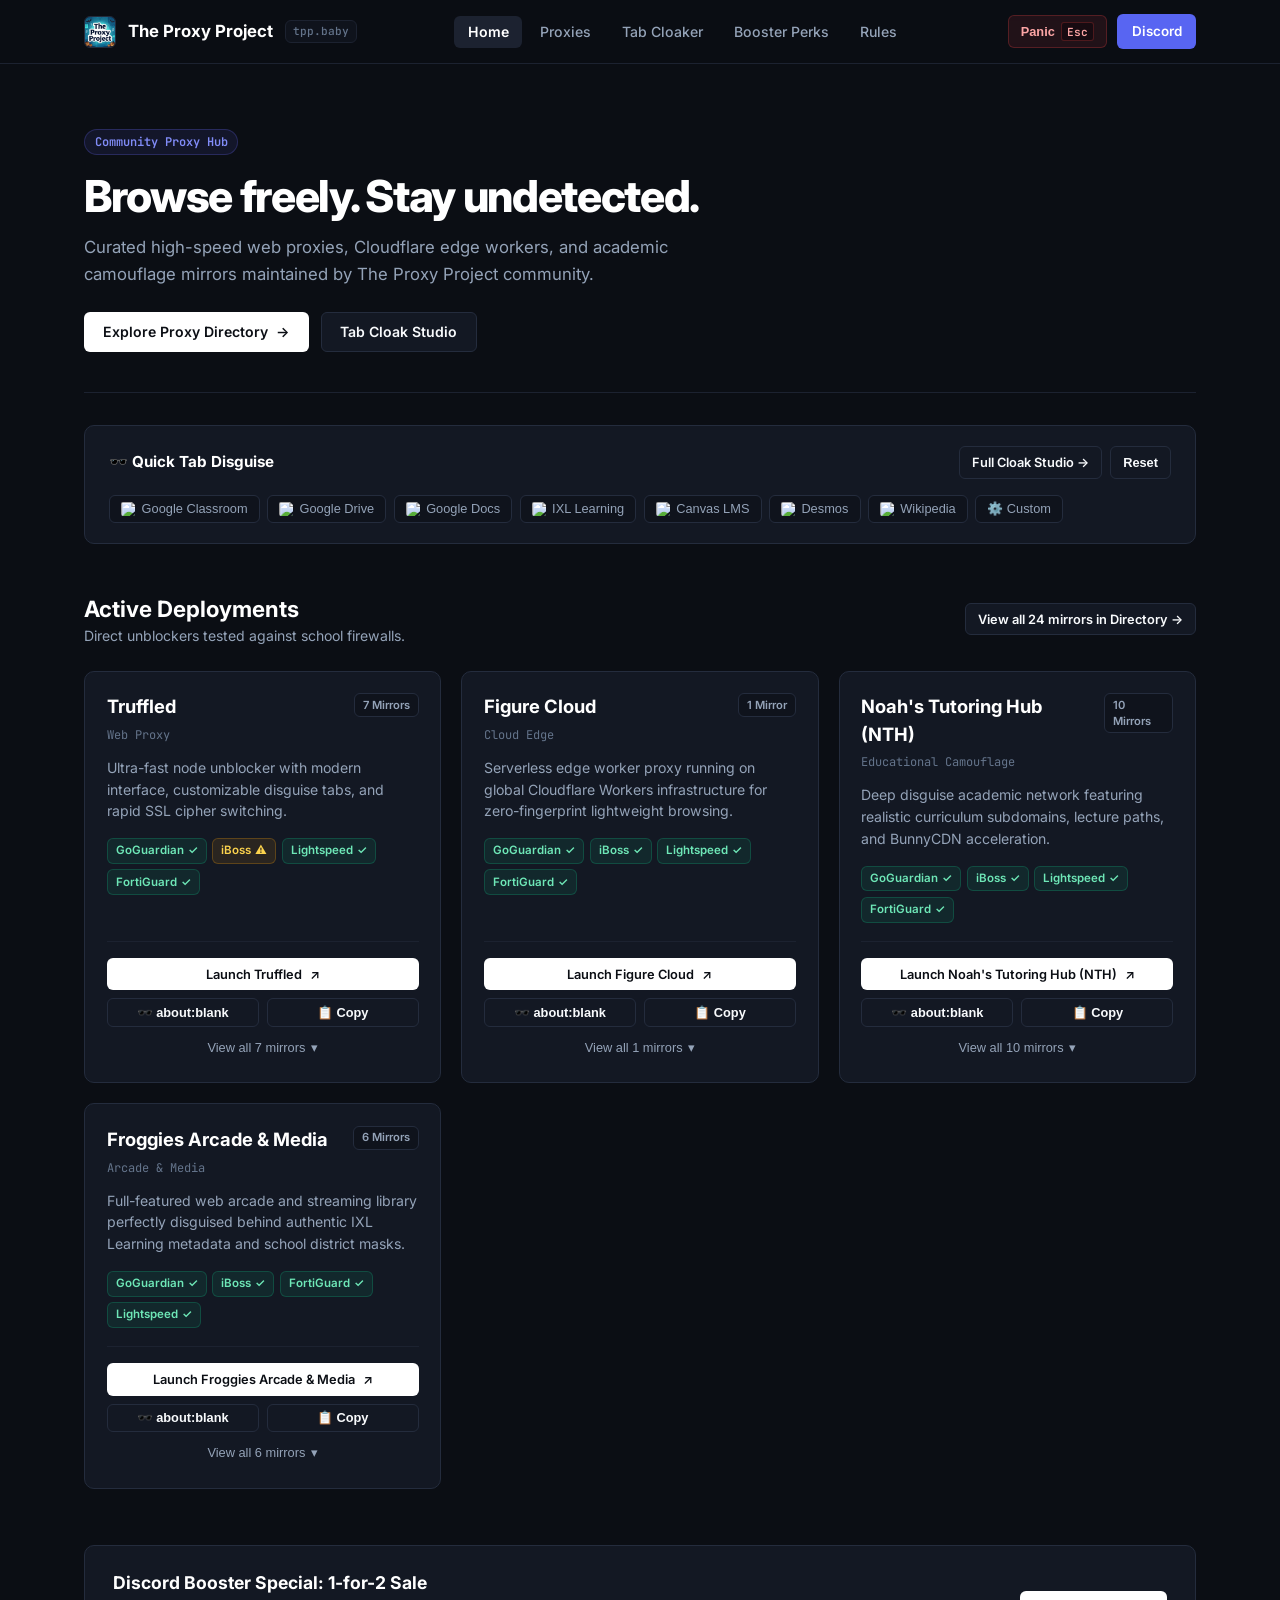
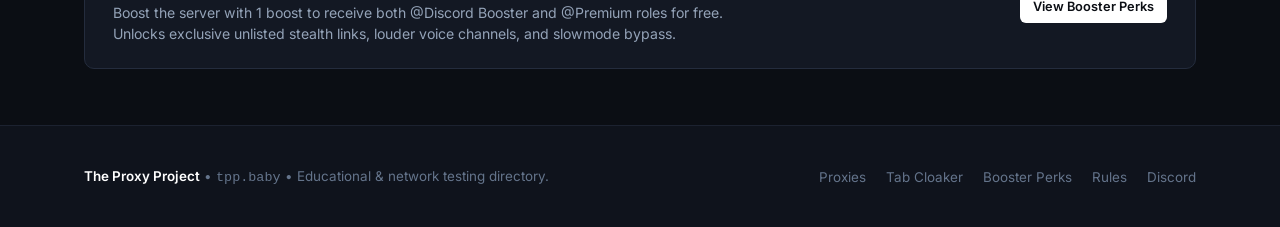
==== commit dc6bdd1d: "v2" ====
--- a/index.html
+++ b/index.html
@@ -3,7 +3,7 @@
 <head>
   <meta charset="UTF-8">
   <meta name="viewport" content="width=device-width, initial-scale=1.0">
-  
+
   <!-- Immediate Cloak Restoration to Prevent Title/Favicon Flash on Reload -->
   <script>
     (function() {
@@ -11,9 +11,7 @@
         var savedCloak = localStorage.getItem('tpp_cloak');
         if (savedCloak) {
           var cloak = JSON.parse(savedCloak);
-          if (cloak && cloak.title) {
-            document.title = cloak.title;
-          }
+          if (cloak && cloak.title) document.title = cloak.title;
           if (cloak && cloak.icon) {
             var applyIcon = function() {
               var links = document.querySelectorAll("link[rel*='icon'], link[rel='apple-touch-icon']");
@@ -37,511 +35,201 @@
     })();
   </script>
 
-  <title>The Proxy Project | Fast Unblocked Mirrors & Academic Cloaks</title>
-  
-  <!-- Primary Meta Tags -->
-  <meta name="title" content="The Proxy Project | Fast Unblocked Mirrors & Academic Cloaks">
-  <meta name="description" content="Official directory for The Proxy Project (tpp.baby). Curated high-performance web proxies, Cloudflare edge workers, IXL disguised mirrors, and academic subdomains.">
-  <meta name="keywords" content="proxy, unblocker, web proxy, truffled, figure, noahs tutoring hub, froggies arcade, school bypass, goguardian, iboss, lightspeed">
-  <meta name="author" content="The Proxy Project">
-  <meta name="theme-color" content="#6366f1">
-
-  <!-- Open Graph / Facebook -->
-  <meta property="og:type" content="website">
-  <meta property="og:url" content="https://tpp.baby/">
-  <meta property="og:title" content="The Proxy Project | Fast Unblocked Mirrors & Academic Cloaks">
-  <meta property="og:description" content="Next-generation stealth proxy network and mirror directory with academic cloaking and filter bypass.">
-  <meta property="og:image" content="IMG_6171.webp">
-
-  <!-- Twitter -->
-  <meta property="twitter:card" content="summary_large_image">
-  <meta property="twitter:url" content="https://tpp.baby/">
-  <meta property="twitter:title" content="The Proxy Project">
-  <meta property="twitter:description" content="Next-generation stealth proxy network and mirror directory.">
-  <meta property="twitter:image" content="IMG_6171.webp">
+  <title>The Proxy Project | tpp.baby</title>
+  <meta name="description" content="Community unblocker directory, web proxies, and educational camouflage mirrors.">
+  <meta name="theme-color" content="#0b0e14">
 
   <!-- Favicons & App Manifest -->
   <link rel="icon" type="image/x-icon" href="favicon.ico">
-  <link rel="icon" type="image/png" sizes="16x16" href="favicon-16x16.png">
   <link rel="icon" type="image/png" sizes="32x32" href="favicon-32x32.png">
-  <link rel="icon" type="image/png" sizes="48x48" href="icons/favicon-48x48.png">
   <link rel="apple-touch-icon" sizes="180x180" href="apple-touch-icon.png">
   <link rel="manifest" href="manifest.json">
 
-  <!-- Google Fonts Preconnect & Stylesheet -->
+  <!-- Fonts & Stylesheet -->
   <link rel="preconnect" href="https://fonts.googleapis.com">
   <link rel="preconnect" href="https://fonts.gstatic.com" crossorigin>
-  <link href="https://fonts.googleapis.com/css2?family=Inter:wght@400;500;600;700&family=JetBrains+Mono:wght@400;500;700&family=Outfit:wght@500;600;700;800;900&display=swap" rel="stylesheet">
-
-  <!-- Main Stylesheet -->
+  <link href="https://fonts.googleapis.com/css2?family=Inter:wght@400;500;600;700;800&family=JetBrains+Mono:wght@400;500&display=swap" rel="stylesheet">
   <link rel="stylesheet" href="css/style.css">
 </head>
 <body>
 
-  <!-- ========================================================================
-       Site Header
-       ======================================================================== -->
-  <header class="site-header" id="site-header">
+  <!-- Navigation Header -->
+  <header class="site-header">
     <div class="container header-inner">
-      <a href="./index.html" class="brand-wrapper" id="brand-link" aria-label="The Proxy Project Home">
-        <div class="brand-logo-frame">
-          <img src="IMG_6171.webp" alt="The Proxy Project Official Logo" class="brand-logo-img" id="header-brand-logo">
-        </div>
-        <div class="brand-meta">
-          <span class="brand-title">The Proxy Project</span>
-          <span class="brand-sub">
-            <span class="pulse-dot"></span>
-            <span>tpp.baby • v2.4</span>
-          </span>
-        </div>
+      <a href="index.html" class="brand-wrapper">
+        <img src="IMG_6171.webp" alt="TPP Logo" class="brand-logo">
+        <span>The Proxy Project</span>
+        <span class="brand-badge">tpp.baby</span>
       </a>
 
-      <nav aria-label="Primary Navigation">
-        <ul class="nav-links" id="nav-links">
-          <li><a href="#proxies" class="nav-link">Proxies</a></li>
-          <li><a href="#cloaker" class="nav-link">Tab Cloaker</a></li>
-          <li><a href="#matrix" class="nav-link">Filter Matrix</a></li>
-          <li><a href="#boosters" class="nav-link">Booster VIP</a></li>
-          <li><a href="#rules" class="nav-link">Rules & Ethics</a></li>
-          <li><a href="#announcements" class="nav-link">Updates</a></li>
+      <nav aria-label="Main Navigation">
+        <ul class="nav-menu" id="nav-menu">
+          <li><a href="index.html" class="nav-link active">Home</a></li>
+          <li><a href="proxies.html" class="nav-link">Proxies</a></li>
+          <li><a href="cloaker.html" class="nav-link">Tab Cloaker</a></li>
+          <li><a href="premium.html" class="nav-link">Booster Perks</a></li>
+          <li><a href="rules.html" class="nav-link">Rules</a></li>
         </ul>
       </nav>
 
       <div class="header-actions">
-        <button class="btn-panic btn-panic-action" id="btn-header-panic" title="Instantly disguise tab to Google Classroom (Press Esc or ~)">
-          <span>🚨 Panic</span>
+        <button class="btn-panic btn-panic-action" title="Quick disguise (Esc or ~)">
+          <span>Panic</span>
           <kbd>Esc</kbd>
         </button>
-
-        <a href="https://discord.gg/tpp" target="_blank" rel="noopener noreferrer" class="btn-discord" id="btn-discord-join">
-          <span>💎 Join Discord</span>
-        </a>
-
-        <button class="mobile-nav-toggle" id="mobile-nav-toggle" aria-label="Toggle Navigation Menu">
-          <svg width="24" height="24" viewBox="0 0 24 24" fill="none" stroke="currentColor" stroke-width="2" stroke-linecap="round" stroke-linejoin="round">
-            <line x1="3" y1="12" x2="21" y2="12"></line>
-            <line x1="3" y1="6" x2="21" y2="6"></line>
-            <line x1="3" y1="18" x2="21" y2="18"></line>
-          </svg>
-        </button>
+        <a href="https://discord.gg/tpp" target="_blank" rel="noopener noreferrer" class="btn-discord">
+          <span>Discord</span>
+        </a>
+        <button class="mobile-toggle" id="mobile-toggle" aria-label="Toggle Menu">☰</button>
       </div>
     </div>
   </header>
 
-  <!-- ========================================================================
-       Main Content Container
-       ======================================================================== -->
-  <main id="main-content">
-    
-    <!-- Hero Section -->
-    <section class="hero-section" id="hero-section">
-      <div class="container">
-        <div class="hero-pill">
-          <span class="hero-pill-badge">Official Hub</span>
-          <span>tpp.baby • Community Node Network Live</span>
+  <!-- Page Content -->
+  <main class="container">
+    <span id="home-page-indicator" style="display:none;"></span>
+
+    <!-- Hero -->
+    <section class="page-hero">
+      <span class="hero-tag">Community Proxy Hub</span>
+      <h1 class="page-title">Browse freely. Stay undetected.</h1>
+      <p class="page-subtitle">
+        Curated high-speed web proxies, Cloudflare edge workers, and academic camouflage mirrors maintained by The Proxy Project community.
+      </p>
+
+      <div style="display:flex; gap:0.75rem; margin-top:1.5rem; flex-wrap:wrap;">
+        <a href="proxies.html" class="btn btn-primary">
+          <span>Explore Proxy Directory</span>
+          <span>→</span>
+        </a>
+        <a href="cloaker.html" class="btn btn-secondary">
+          <span>Tab Cloak Studio</span>
+        </a>
+      </div>
+    </section>
+
+    <!-- Quick Tab Cloaker Bar -->
+    <section class="cloaker-bar-widget">
+      <div class="cloaker-bar-top">
+        <span class="cloaker-bar-title">
+          <span>🕶️ Quick Tab Disguise</span>
+        </span>
+        <div style="display:flex; gap:0.5rem;">
+          <a href="cloaker.html" class="btn btn-secondary btn-sm">Full Cloak Studio →</a>
+          <button class="btn btn-secondary btn-sm" onclick="resetTabCloak()">Reset</button>
         </div>
-
-        <h1 class="hero-title">
-          <span class="hero-gradient-text">Bypass Restrictions.</span><br>
-          <span class="hero-gradient-accent">Browse Undetected.</span>
-        </h1>
-
-        <p class="hero-description">
-          Curated high-speed proxy mirrors, Cloudflare serverless edge workers, academic disguise subdomains, and unblocked arcade portals. Built for ethical research, privacy defense, and open web access.
-        </p>
-
-        <div class="hero-actions">
-          <a href="#proxies" class="btn-primary" id="btn-hero-explore">
-            <span>Explore Active Proxies</span>
-            <span>⚡</span>
-          </a>
-          <a href="#cloaker" class="btn-secondary" id="btn-hero-cloaker">
-            <span>Launch Stealth Cloaker</span>
-            <span>🕶️</span>
-          </a>
-          <a href="#matrix" class="btn-secondary" id="btn-hero-matrix">
-            <span>Firewall Matrix</span>
-            <span>🛡️</span>
-          </a>
+      </div>
+
+      <div class="preset-chip-row">
+        <button class="preset-chip" data-id="classroom">
+          <img src="https://ssl.gstatic.com/classroom/favicon.png" alt="Classroom">
+          <span>Google Classroom</span>
+        </button>
+        <button class="preset-chip" data-id="drive">
+          <img src="https://ssl.gstatic.com/images/branding/product/1x/drive_2020q4_32dp.png" alt="Drive">
+          <span>Google Drive</span>
+        </button>
+        <button class="preset-chip" data-id="docs">
+          <img src="https://ssl.gstatic.com/docs/documents/images/kix-favicon7.ico" alt="Docs">
+          <span>Google Docs</span>
+        </button>
+        <button class="preset-chip" data-id="ixl">
+          <img src="https://www.ixl.com/favicon.ico" alt="IXL">
+          <span>IXL Learning</span>
+        </button>
+        <button class="preset-chip" data-id="canvas">
+          <img src="https://du11hjcvx0uqb.cloudfront.net/dist/images/favicon-e10d657a73.ico" alt="Canvas">
+          <span>Canvas LMS</span>
+        </button>
+        <button class="preset-chip" data-id="desmos">
+          <img src="https://www.desmos.com/favicon.ico" alt="Desmos">
+          <span>Desmos</span>
+        </button>
+        <button class="preset-chip" data-id="wikipedia">
+          <img src="https://en.wikipedia.org/static/favicon/wikipedia.ico" alt="Wikipedia">
+          <span>Wikipedia</span>
+        </button>
+        <button class="preset-chip" id="btn-custom-cloak-modal">
+          <span>⚙️ Custom</span>
+        </button>
+      </div>
+
+      <div id="active-cloak-status" class="cloak-status-note" style="display:none;"></div>
+    </section>
+
+    <!-- Featured Proxies Preview -->
+    <section style="margin: 3rem 0;">
+      <div style="display:flex; align-items:center; justify-content:space-between; margin-bottom:1.5rem; flex-wrap:wrap; gap:1rem;">
+        <div>
+          <h2 style="font-size:1.4rem; font-weight:700; color:#fff;">Active Deployments</h2>
+          <p style="font-size:0.88rem; color:var(--text-secondary);">Direct unblockers tested against school firewalls.</p>
         </div>
-
-        <!-- Live Network Counter Row -->
-        <div class="hero-stats-grid" id="hero-stats">
-          <div class="stat-card">
-            <div class="stat-value">4</div>
-            <div class="stat-label">Core Proxy Engines</div>
-          </div>
-          <div class="stat-card">
-            <div class="stat-value">24+</div>
-            <div class="stat-label">Verified Active Mirrors</div>
-          </div>
-          <div class="stat-card">
-            <div class="stat-value">5</div>
-            <div class="stat-label">Firewalls Bypassed</div>
-          </div>
-          <div class="stat-card">
-            <div class="stat-value">99.8%</div>
-            <div class="stat-label">Node Reliability</div>
-          </div>
+        <a href="proxies.html" class="btn btn-secondary btn-sm">
+          <span>View all 24 mirrors in Directory →</span>
+        </a>
+      </div>
+
+      <div class="proxies-grid" id="proxies-grid">
+        <!-- Rendered by js/app.js -->
+      </div>
+    </section>
+
+    <!-- Community Notice Box -->
+    <section style="background:var(--bg-card); border:1px solid var(--border-default); border-radius:var(--radius-md); padding:1.5rem 1.75rem; margin-bottom:3.5rem;">
+      <div style="display:flex; align-items:center; justify-content:space-between; flex-wrap:wrap; gap:1.25rem;">
+        <div>
+          <h3 style="font-size:1.1rem; font-weight:700; color:#fff; margin-bottom:0.35rem;">Discord Booster Special: 1-for-2 Sale</h3>
+          <p style="font-size:0.88rem; color:var(--text-secondary); max-width:620px;">
+            Boost the server with 1 boost to receive both @Discord Booster and @Premium roles for free. Unlocks exclusive unlisted stealth links, louder voice channels, and slowmode bypass.
+          </p>
         </div>
-      </div>
-    </section>
-
-    <!-- Stealth Tab Cloaker & Panic Station -->
-    <section class="cloaker-bar-section" id="cloaker">
-      <div class="container">
-        <div class="cloaker-panel">
-          <div class="cloaker-header">
-            <div class="cloaker-title-group">
-              <div class="cloaker-icon-badge">🕶️</div>
-              <div>
-                <h2 class="cloaker-title">Stealth Tab Cloaker & Untraceable Launcher</h2>
-                <p class="cloaker-subtitle">Mask your browser tab as legitimate coursework or launch links inside an untraceable <code>about:blank</code> sandbox container.</p>
-              </div>
-            </div>
-            <div class="cloaker-actions">
-              <button class="btn-secondary" onclick="resetTabCloak()" style="padding:0.45rem 0.85rem; font-size:0.82rem;">
-                <span>↺ Reset Tab</span>
-              </button>
-              <button class="btn-panic btn-panic-action" style="padding:0.45rem 0.85rem;">
-                <span>🚨 Instant Panic [Esc]</span>
-              </button>
-            </div>
-          </div>
-
-          <!-- Cloak Presets Switcher -->
-          <div>
-            <div style="display:flex; align-items:center; gap:0.5rem; margin-bottom:0.6rem;">
-              <span style="font-size:0.75rem; font-weight:700; color:var(--text-dim); text-transform:uppercase; letter-spacing:0.05em;">Quick Disguise Presets:</span>
-              <span style="font-size:0.75rem; color:var(--text-muted);">(Click to disguise this tab immediately)</span>
-            </div>
-            <div class="preset-selector-row">
-              <button class="preset-chip-btn" data-id="classroom" title="Disguise as Google Classroom">
-                <img src="https://ssl.gstatic.com/classroom/favicon.png" alt="Classroom">
-                <span>Google Classroom</span>
-              </button>
-              <button class="preset-chip-btn" data-id="drive" title="Disguise as Google Drive">
-                <img src="https://ssl.gstatic.com/images/branding/product/1x/drive_2020q4_32dp.png" alt="Drive">
-                <span>Google Drive</span>
-              </button>
-              <button class="preset-chip-btn" data-id="docs" title="Disguise as Google Docs">
-                <img src="https://ssl.gstatic.com/docs/documents/images/kix-favicon7.ico" alt="Docs">
-                <span>Google Docs</span>
-              </button>
-              <button class="preset-chip-btn" data-id="ixl" title="Disguise as IXL Learning">
-                <img src="https://www.ixl.com/favicon.ico" alt="IXL">
-                <span>IXL Learning</span>
-              </button>
-              <button class="preset-chip-btn" data-id="canvas" title="Disguise as Canvas LMS">
-                <img src="https://du11hjcvx0uqb.cloudfront.net/dist/images/favicon-e10d657a73.ico" alt="Canvas">
-                <span>Canvas LMS</span>
-              </button>
-              <button class="preset-chip-btn" data-id="desmos" title="Disguise as Desmos Graphing">
-                <img src="https://www.desmos.com/favicon.ico" alt="Desmos">
-                <span>Desmos Graphing</span>
-              </button>
-              <button class="preset-chip-btn" data-id="wikipedia" title="Disguise as Wikipedia">
-                <img src="https://en.wikipedia.org/static/favicon/wikipedia.ico" alt="Wikipedia">
-                <span>Wikipedia</span>
-              </button>
-              <button class="preset-chip-btn" id="btn-custom-cloak-modal" title="Set Custom Tab Title and Favicon">
-                <span>⚙️ Custom Cloak</span>
-              </button>
-            </div>
-            <div id="active-cloak-status" style="font-size:0.8rem; color:var(--brand-secondary); margin-top:0.6rem; display:none;"></div>
-          </div>
-
-          <!-- Stealth Launcher Input -->
-          <div class="cloaker-controls">
-            <div class="stealth-launcher-row">
-              <div class="cloaker-input-group">
-                <span class="cloaker-input-icon">🔗</span>
-                <input type="text" id="input-custom-stealth-url" class="input-stealth-url" placeholder="Paste any proxy URL or web link to launch cloaked in about:blank...">
-              </div>
-              <button class="btn-primary" id="btn-custom-stealth-launch" style="padding:0.75rem 1.4rem;">
-                <span>Launch in about:blank</span>
-                <span>↗</span>
-              </button>
-            </div>
-          </div>
-        </div>
-      </div>
-    </section>
-
-    <!-- Proxies & Mirrors Directory Section -->
-    <section class="proxies-section" id="proxies" style="padding: 2.5rem 0 3rem;">
-      <div class="container">
-        
-        <div class="section-header-block">
-          <span class="section-tag">Active Deployments</span>
-          <h2 class="section-heading">Verified Proxy Engines & Mirror Directory</h2>
-          <p class="section-subtext">Filter, inspect, and launch tested stealth nodes. Each proxy engine is independently hosted with fallback routing.</p>
-        </div>
-
-        <!-- Directory Search & Filter Controls -->
-        <div class="directory-toolbar" id="directory-toolbar">
-          <div class="toolbar-top-row">
-            <div class="search-box-wrap">
-              <svg viewBox="0 0 24 24" fill="none" stroke="currentColor" stroke-width="2" stroke-linecap="round" stroke-linejoin="round">
-                <circle cx="11" cy="11" r="8"></circle>
-                <line x1="21" y1="21" x2="16.65" y2="16.65"></line>
-              </svg>
-              <input type="text" id="search-mirrors-input" class="input-search-mirrors" placeholder="Search mirrors by domain, service name, or tag (Press Ctrl+K or /)...">
-            </div>
-
-            <div class="category-chips">
-              <span class="chip-label">Category:</span>
-              <button class="filter-chip active" data-category="all">All</button>
-              <button class="filter-chip" data-category="web-proxy">Web Proxy</button>
-              <button class="filter-chip" data-category="cloud-edge">Cloud Edge</button>
-              <button class="filter-chip" data-category="educational-camouflage">Educational</button>
-              <button class="filter-chip" data-category="arcade-&-media">Arcade & Media</button>
-            </div>
-          </div>
-
-          <div class="filter-tags-row">
-            <div class="firewall-chips">
-              <span class="chip-label">Filter Bypass:</span>
-              <button class="filter-chip active" data-firewall="all">All Firewalls</button>
-              <button class="filter-chip" data-firewall="goguardian">GoGuardian</button>
-              <button class="filter-chip" data-firewall="iboss">iBoss</button>
-              <button class="filter-chip" data-firewall="lightspeed">Lightspeed</button>
-              <button class="filter-chip" data-firewall="fortiguard">FortiGuard</button>
-            </div>
-
-            <div>
-              <button class="btn-secondary" onclick="resetFilters()" style="padding:0.4rem 0.85rem; font-size:0.78rem;">
-                <span>Reset Filters</span>
-              </button>
-            </div>
-          </div>
-        </div>
-
-        <!-- Dynamic Proxy Cards Grid -->
-        <div class="proxy-services-grid" id="services-grid">
-          <!-- Dynamically populated from data/data.json -->
-        </div>
-
-      </div>
-    </section>
-
-    <!-- Filter Compatibility Matrix Section -->
-    <section class="matrix-section" id="matrix">
-      <div class="container">
-        <div class="section-header-block">
-          <span class="section-tag">Firewall Intelligence</span>
-          <h2 class="section-heading">Filter Compatibility Matrix</h2>
-          <p class="section-subtext">Real-time status tracking tested across major content filtering systems used in schools and enterprises.</p>
-        </div>
-
-        <div class="matrix-card">
-          <table class="matrix-table" id="matrix-table">
-            <thead>
-              <tr>
-                <th>Service Name</th>
-                <th>GoGuardian</th>
-                <th>iBoss</th>
-                <th>Lightspeed</th>
-                <th>FortiGuard</th>
-                <th>Securly</th>
-                <th>Action</th>
-              </tr>
-            </thead>
-            <tbody id="matrix-tbody">
-              <!-- Dynamically populated from data/data.json -->
-            </tbody>
-          </table>
-        </div>
-      </div>
-    </section>
-
-    <!-- Booster Perks & VIP Tier (Ghosty's 1-for-2 Sale) -->
-    <section class="booster-section" id="boosters">
-      <div class="container">
-        
-        <div class="booster-banner-card">
-          <div class="booster-banner-top">
-            <div>
-              <div class="booster-sale-tag">🔥 1 FOR 2 SERVER SALE!</div>
-              <h2 class="booster-banner-title">Boost Once. Receive Booster + Premium VIP.</h2>
-              <p class="booster-banner-desc">For this week and next: boost the Discord server with just 1 boost to automatically unlock both the Discord Booster and Premium VIP packages for free!</p>
-            </div>
-            <div>
-              <a href="https://discord.gg/tpp" target="_blank" rel="noopener noreferrer" class="btn-primary" style="font-size:1.05rem; padding:0.9rem 1.8rem;">
-                <span>💎 Boost Server on Discord</span>
-              </a>
-            </div>
-          </div>
-
-          <div class="perks-grid" id="booster-perks-grid">
-            <!-- Dynamically populated from data/data.json -->
-          </div>
-        </div>
-
-      </div>
-    </section>
-
-    <!-- Ethical Usage Guidelines & Community Rules (Luke's Rules) -->
-    <section class="rules-section" id="rules">
-      <div class="container">
-        <div class="section-header-block">
-          <span class="section-tag">Terms & Guidelines</span>
-          <h2 class="section-heading">Ethical Proxy Guidelines & Terms of Service</h2>
-          <p class="section-subtext">The Proxy Project strictly enforces ethical usage standards. Review the rules established by server leadership.</p>
-        </div>
-
-        <div class="rules-grid" id="rules-grid">
-          <!-- Dynamically populated from data/data.json -->
-        </div>
-      </div>
-    </section>
-
-    <!-- Community Announcements Feed -->
-    <section class="announcements-section" id="announcements">
-      <div class="container">
-        <div class="section-header-block">
-          <span class="section-tag">Community Dispatch</span>
-          <h2 class="section-heading">Announcements & Feed</h2>
-          <p class="section-subtext">Official updates directly from - luke - [CASH] and Ghosty 👑 [11Z].</p>
-        </div>
-
-        <div class="announcements-grid" id="announcements-grid">
-          <!-- Dynamically populated from data/data.json -->
-        </div>
+        <a href="premium.html" class="btn btn-primary btn-sm">
+          <span>View Booster Perks</span>
+        </a>
       </div>
     </section>
 
   </main>
 
-  <!-- ========================================================================
-       Site Footer
-       ======================================================================== -->
-  <footer class="site-footer" id="site-footer">
-    <div class="container">
-      <div class="footer-top">
-        <div>
-          <div class="brand-wrapper" style="margin-bottom:0.75rem;">
-            <div class="brand-logo-frame" style="width:36px; height:36px;">
-              <img src="IMG_6171.webp" alt="The Proxy Project" class="brand-logo-img">
-            </div>
-            <div class="brand-meta">
-              <span class="brand-title" style="font-size:1.05rem;">The Proxy Project</span>
-              <span class="brand-sub">tpp.baby</span>
-            </div>
-          </div>
-          <p class="footer-brand-desc">
-            Empowering students, researchers, and privacy advocates with high-speed proxy infrastructure, educational tab masks, and censorship bypass tools.
-          </p>
-          <div style="display:flex; gap:0.6rem;">
-            <a href="https://discord.gg/tpp" target="_blank" rel="noopener noreferrer" class="btn-discord" style="padding:0.4rem 0.8rem; font-size:0.8rem;">
-              <span>Discord Community</span>
-            </a>
-          </div>
-        </div>
-
-        <div>
-          <h3 class="footer-col-title">Navigation</h3>
-          <ul class="footer-links-list">
-            <li><a href="#proxies" class="footer-link">Proxy Directory</a></li>
-            <li><a href="#cloaker" class="footer-link">Stealth Tab Cloaker</a></li>
-            <li><a href="#matrix" class="footer-link">Filter Matrix</a></li>
-            <li><a href="#boosters" class="footer-link">Booster VIP Sale</a></li>
-            <li><a href="#rules" class="footer-link">Code of Conduct</a></li>
-          </ul>
-        </div>
-
-        <div>
-          <h3 class="footer-col-title">Proxy Engines</h3>
-          <ul class="footer-links-list">
-            <li><a href="https://truffled.cv/" target="_blank" rel="noopener" class="footer-link">Truffled</a></li>
-            <li><a href="https://figure-cloud.figure-softwares.workers.dev/" target="_blank" rel="noopener" class="footer-link">Figure Cloud Workers</a></li>
-            <li><a href="https://education.kchcs.org/" target="_blank" rel="noopener" class="footer-link">Noah's Tutoring Hub</a></li>
-            <li><a href="https://nick.allys.love/" target="_blank" rel="noopener" class="footer-link">Froggies Arcade</a></li>
-          </ul>
-        </div>
-
-        <div>
-          <h3 class="footer-col-title">Legal & Security</h3>
-          <ul class="footer-links-list">
-            <li><a href="#rules" class="footer-link">Ethical Usage Terms</a></li>
-            <li><a href="#rules" class="footer-link">Privacy Policy</a></li>
-            <li><a href="#rules" class="footer-link">IP Leak Warnings</a></li>
-            <li><a href="#rules" class="footer-link">Report Abusive Nodes</a></li>
-          </ul>
-        </div>
-      </div>
-
-      <div class="footer-bottom">
-        <div>
-          &copy; 2026 The Proxy Project (<code>tpp.baby</code>). All rights reserved. For educational and network testing purposes.
-        </div>
-        <div style="display:flex; gap:1.25rem;">
-          <a href="#hero-section" class="footer-link">Back to Top ↑</a>
-          <button class="footer-link btn-panic-action" style="background:none; border:none; cursor:pointer;">Emergency Cloak</button>
-        </div>
-      </div>
+  <!-- Footer -->
+  <footer class="site-footer">
+    <div class="container footer-inner">
+      <div>
+        <span style="font-weight:600; color:#fff;">The Proxy Project</span> &bull; <code>tpp.baby</code> &bull; Educational & network testing directory.
+      </div>
+      <ul class="footer-nav">
+        <li><a href="proxies.html">Proxies</a></li>
+        <li><a href="cloaker.html">Tab Cloaker</a></li>
+        <li><a href="premium.html">Booster Perks</a></li>
+        <li><a href="rules.html">Rules</a></li>
+        <li><a href="https://discord.gg/tpp" target="_blank" rel="noopener">Discord</a></li>
+      </ul>
     </div>
   </footer>
 
-  <!-- ========================================================================
-       QR Code Modal
-       ======================================================================== -->
-  <div class="modal-overlay" id="qr-modal" role="dialog" aria-modal="true" aria-labelledby="qr-modal-title">
+  <!-- Custom Cloak Modal -->
+  <div class="modal-overlay" id="custom-cloak-modal" role="dialog" aria-modal="true">
     <div class="modal-card">
       <div class="modal-header">
-        <h3 class="modal-title" id="qr-modal-title">Scan on Mobile</h3>
-        <button class="modal-close-btn" onclick="closeQRModal()" aria-label="Close modal">&times;</button>
-      </div>
-      <div class="modal-body">
-        <div class="qr-container">
-          <div class="qr-box" id="qr-display-box">
-            <!-- Dynamic QR Code SVG rendered here -->
-          </div>
-          <p style="font-size:0.85rem; color:var(--text-muted);">Scan this QR code with your mobile camera to quickly open this mirror without typing the domain.</p>
-          <div class="qr-url-text" id="qr-url-text"></div>
-          <button class="btn-primary" style="width:100%; justify-content:center;" onclick="copyToClipboard(document.getElementById('qr-url-text').textContent, 'URL')">
-            <span>Copy Link</span>
-          </button>
-        </div>
+        <h3 class="modal-title">Custom Tab Disguise</h3>
+        <button class="modal-close" onclick="closeCustomCloakModal()">&times;</button>
+      </div>
+      <div class="form-group">
+        <label class="form-label">Tab Title</label>
+        <input type="text" id="input-custom-title" class="form-input" placeholder="e.g. Student Portal">
+      </div>
+      <div class="form-group">
+        <label class="form-label">Favicon URL (optional)</label>
+        <input type="text" id="input-custom-icon" class="form-input" placeholder="e.g. https://www.google.com/favicon.ico">
+      </div>
+      <div style="display:flex; gap:0.5rem; margin-top:1.25rem;">
+        <button class="btn btn-primary btn-sm" style="flex:1;" onclick="saveCustomCloakForm()">Save & Disguise</button>
+        <button class="btn btn-secondary btn-sm" onclick="closeCustomCloakModal()">Cancel</button>
       </div>
     </div>
   </div>
 
-  <!-- Custom Cloak Modal -->
-  <div class="modal-overlay" id="custom-cloak-modal" role="dialog" aria-modal="true" aria-labelledby="custom-cloak-title">
-    <div class="modal-card">
-      <div class="modal-header">
-        <h3 class="modal-title" id="custom-cloak-title">Custom Tab Cloak</h3>
-        <button class="modal-close-btn" onclick="closeCustomCloakModal()" aria-label="Close modal">&times;</button>
-      </div>
-      <div class="modal-body">
-        <p style="font-size:0.85rem; color:var(--text-muted); margin-bottom:1rem;">
-          Configure a custom tab title and favicon URL. This disguise will automatically persist across browser reloads.
-        </p>
-        <div style="display:flex; flex-direction:column; gap:0.85rem; margin-bottom:1.25rem;">
-          <div>
-            <label style="font-size:0.78rem; font-weight:700; color:var(--text-dim); text-transform:uppercase; display:block; margin-bottom:0.35rem;">Tab Title</label>
-            <input type="text" id="input-custom-cloak-title" class="input-stealth-url" style="padding-left:1rem;" placeholder="e.g. My School Portal / Dashboard">
-          </div>
-          <div>
-            <label style="font-size:0.78rem; font-weight:700; color:var(--text-dim); text-transform:uppercase; display:block; margin-bottom:0.35rem;">Favicon URL (optional)</label>
-            <input type="text" id="input-custom-cloak-icon" class="input-stealth-url" style="padding-left:1rem;" placeholder="e.g. https://www.google.com/favicon.ico">
-          </div>
-        </div>
-        <div style="display:flex; gap:0.6rem;">
-          <button class="btn-primary" style="flex:1; justify-content:center;" onclick="saveCustomCloak()">
-            <span>Save & Apply Disguise</span>
-          </button>
-          <button class="btn-secondary" onclick="closeCustomCloakModal()">Cancel</button>
-        </div>
-      </div>
-    </div>
-  </div>
-
-  <!-- Toast Notification Container -->
-  <div class="toast-container" id="toast-container" aria-live="polite"></div>
-
-  <!-- Main JavaScript Logic -->
+  <div class="toast-container" id="toast-container"></div>
   <script src="js/app.js"></script>
 </body>
 </html>
--- a/css/style.css
+++ b/css/style.css
@@ -1,72 +1,54 @@
 /* ==========================================================================
-   THE PROXY PROJECT (TPP.BABY) - CORE DESIGN SYSTEM & STYLESHEET
-   Aesthetics: Deep Space Cyber, Glassmorphism, Micro-Animations, Neon Sheen
+   THE PROXY PROJECT (TPP.BABY) - CLEAN MINIMALIST DESIGN SYSTEM
+   Aesthetic: Linear / Discord / Vercel Sleek Dark Mode (Slate / Charcoal)
    ========================================================================== */
 
 :root {
-  /* Color Palette */
-  --bg-deep: #06080d;
-  --bg-surface: #0a0e17;
-  --bg-card: rgba(14, 20, 32, 0.72);
-  --bg-card-elevated: rgba(19, 27, 44, 0.82);
-  --bg-input: rgba(10, 15, 26, 0.8);
-  --bg-overlay: rgba(4, 6, 12, 0.85);
-
-  --border-subtle: rgba(255, 255, 255, 0.07);
-  --border-glass: rgba(255, 255, 255, 0.12);
-  --border-glow: rgba(99, 102, 241, 0.4);
-  --border-cyan-glow: rgba(6, 182, 212, 0.4);
-
-  /* Primary Brand Colors */
-  --brand-primary: #6366f1;
-  --brand-primary-light: #818cf8;
-  --brand-secondary: #06b6d4;
-  --brand-tertiary: #a855f7;
-
-  /* Status Colors */
-  --status-working: #10b981;
-  --status-working-bg: rgba(16, 185, 129, 0.12);
-  --status-warning: #f59e0b;
-  --status-warning-bg: rgba(245, 158, 11, 0.12);
-  --status-blocked: #f43f5e;
-  --status-blocked-bg: rgba(244, 63, 94, 0.12);
-  --status-neutral: #64748b;
+  /* Surface & Background */
+  --bg-app: #0b0e14;
+  --bg-subtle: #0f131c;
+  --bg-card: #131823;
+  --bg-card-hover: #171e2c;
+  --bg-input: #0e121a;
+  --bg-overlay: rgba(7, 9, 14, 0.85);
+
+  /* Borders */
+  --border-subtle: #1c2230;
+  --border-default: #242c3d;
+  --border-hover: #374258;
+  --border-focus: #5865f2;
+
+  /* Accent & Brand */
+  --brand-blurple: #5865f2;
+  --brand-blurple-hover: #4752c4;
+  --accent-blue: #3b82f6;
+  --accent-emerald: #10b981;
+  --accent-amber: #f59e0b;
+  --accent-rose: #ef4444;
 
   /* Typography Colors */
-  --text-main: #f8fafc;
-  --text-muted: #94a3b8;
-  --text-dim: #64748b;
-  --text-inverse: #020617;
-
-  /* Typography Stack */
-  --font-sans: 'Outfit', 'Inter', -apple-system, BlinkMacSystemFont, 'Segoe UI', Roboto, sans-serif;
+  --text-primary: #f8fafc;
+  --text-secondary: #94a3b8;
+  --text-muted: #64748b;
+  --text-dim: #475569;
+
+  /* Fonts */
+  --font-sans: 'Inter', -apple-system, BlinkMacSystemFont, 'Segoe UI', Roboto, Helvetica, Arial, sans-serif;
   --font-mono: 'JetBrains Mono', 'Fira Code', 'Consolas', monospace;
 
-  /* Shadow & Glow */
-  --shadow-sm: 0 2px 8px rgba(0, 0, 0, 0.4);
-  --shadow-md: 0 8px 24px rgba(0, 0, 0, 0.5);
-  --shadow-lg: 0 16px 40px rgba(0, 0, 0, 0.65);
-  --glow-primary: 0 0 28px rgba(99, 102, 241, 0.28);
-  --glow-cyan: 0 0 24px rgba(6, 182, 212, 0.25);
-  --glow-emerald: 0 0 20px rgba(16, 185, 129, 0.22);
+  /* Layout */
+  --max-width: 1160px;
+  --header-height: 64px;
+  --radius-sm: 6px;
+  --radius-md: 10px;
+  --radius-lg: 14px;
+  --radius-full: 9999px;
 
   /* Transitions */
-  --transition-fast: 0.15s cubic-bezier(0.4, 0, 0.2, 1);
-  --transition-normal: 0.25s cubic-bezier(0.4, 0, 0.2, 1);
-  --transition-smooth: 0.4s cubic-bezier(0.16, 1, 0.3, 1);
-
-  /* Layout */
-  --max-width: 1280px;
-  --header-height: 74px;
-  --radius-sm: 8px;
-  --radius-md: 14px;
-  --radius-lg: 20px;
-  --radius-full: 9999px;
-}
-
-/* ==========================================================================
-   Base & Reset
-   ========================================================================== */
+  --transition: 0.15s ease;
+}
+
+/* Base Reset */
 *, *::before, *::after {
   box-sizing: border-box;
   margin: 0;
@@ -75,8 +57,8 @@
 
 html {
   font-family: var(--font-sans);
-  background-color: var(--bg-deep);
-  color: var(--text-main);
+  background-color: var(--bg-app);
+  color: var(--text-primary);
   scroll-behavior: smooth;
   -webkit-font-smoothing: antialiased;
   -moz-osx-font-smoothing: grayscale;
@@ -84,30 +66,12 @@
 
 body {
   min-height: 100vh;
-  position: relative;
-  overflow-x: hidden;
-  line-height: 1.6;
-  background-image: 
-    radial-gradient(ellipse at 15% 10%, rgba(99, 102, 241, 0.12) 0%, transparent 45%),
-    radial-gradient(ellipse at 85% 25%, rgba(6, 182, 212, 0.1) 0%, transparent 40%),
-    radial-gradient(ellipse at 50% 85%, rgba(168, 85, 247, 0.08) 0%, transparent 50%);
-  background-attachment: fixed;
-}
-
-/* Ambient Cyber Grid Overlay */
-body::before {
-  content: '';
-  position: fixed;
-  inset: 0;
-  background-image: 
-    linear-gradient(to right, rgba(255, 255, 255, 0.02) 1px, transparent 1px),
-    linear-gradient(to bottom, rgba(255, 255, 255, 0.02) 1px, transparent 1px);
-  background-size: 48px 48px;
-  pointer-events: none;
-  z-index: 0;
-}
-
-/* Container */
+  display: flex;
+  flex-direction: column;
+  line-height: 1.5;
+  background-color: var(--bg-app);
+}
+
 .container {
   width: 100%;
   max-width: var(--max-width);
@@ -115,35 +79,12 @@
   margin-right: auto;
   padding-left: 1.5rem;
   padding-right: 1.5rem;
-  position: relative;
-  z-index: 1;
-}
-
-/* Links */
+}
+
 a {
-  color: var(--brand-primary-light);
+  color: inherit;
   text-decoration: none;
-  transition: color var(--transition-fast);
-}
-
-a:hover {
-  color: var(--brand-secondary);
-}
-
-/* Scrollbar */
-::-webkit-scrollbar {
-  width: 8px;
-  height: 8px;
-}
-::-webkit-scrollbar-track {
-  background: var(--bg-deep);
-}
-::-webkit-scrollbar-thumb {
-  background: rgba(255, 255, 255, 0.15);
-  border-radius: 4px;
-}
-::-webkit-scrollbar-thumb:hover {
-  background: rgba(99, 102, 241, 0.5);
+  transition: color var(--transition);
 }
 
 /* ==========================================================================
@@ -154,17 +95,10 @@
   top: 0;
   z-index: 100;
   height: var(--header-height);
-  background: rgba(6, 8, 13, 0.8);
-  backdrop-filter: blur(16px);
-  -webkit-backdrop-filter: blur(16px);
+  background: rgba(11, 14, 20, 0.92);
+  backdrop-filter: blur(12px);
+  -webkit-backdrop-filter: blur(12px);
   border-bottom: 1px solid var(--border-subtle);
-  transition: background var(--transition-normal), border-color var(--transition-normal);
-}
-
-.site-header.scrolled {
-  background: rgba(6, 8, 13, 0.94);
-  border-bottom-color: var(--border-glass);
-  box-shadow: 0 4px 20px rgba(0, 0, 0, 0.4);
 }
 
 .header-inner {
@@ -172,63 +106,285 @@
   align-items: center;
   justify-content: space-between;
   height: 100%;
-  gap: 1.5rem;
+  gap: 1.25rem;
 }
 
 .brand-wrapper {
   display: flex;
   align-items: center;
-  gap: 0.85rem;
-  text-decoration: none;
-  color: var(--text-main);
+  gap: 0.75rem;
+  font-weight: 700;
+  font-size: 1.05rem;
+  color: #fff;
   flex-shrink: 0;
 }
 
-.brand-logo-frame {
-  position: relative;
-  width: 44px;
-  height: 44px;
+.brand-logo {
+  width: 32px;
+  height: 32px;
+  border-radius: var(--radius-sm);
+  object-fit: cover;
+  border: 1px solid var(--border-default);
+}
+
+.brand-badge {
+  font-family: var(--font-mono);
+  font-size: 0.7rem;
+  font-weight: 500;
+  color: var(--text-muted);
+  background: var(--bg-subtle);
+  border: 1px solid var(--border-subtle);
+  padding: 0.15rem 0.45rem;
+  border-radius: var(--radius-sm);
+}
+
+.nav-menu {
+  display: flex;
+  align-items: center;
+  gap: 0.25rem;
+  list-style: none;
+}
+
+.nav-link {
+  font-size: 0.88rem;
+  font-weight: 500;
+  color: var(--text-secondary);
+  padding: 0.45rem 0.85rem;
+  border-radius: var(--radius-sm);
+  transition: all var(--transition);
+}
+
+.nav-link:hover {
+  color: #fff;
+  background: rgba(255, 255, 255, 0.05);
+}
+
+.nav-link.active {
+  color: #fff;
+  background: var(--border-subtle);
+  font-weight: 600;
+}
+
+.header-actions {
+  display: flex;
+  align-items: center;
+  gap: 0.65rem;
+}
+
+.btn-panic {
+  display: inline-flex;
+  align-items: center;
+  gap: 0.4rem;
+  background: rgba(239, 68, 68, 0.1);
+  color: #fca5a5;
+  border: 1px solid rgba(239, 68, 68, 0.25);
+  padding: 0.4rem 0.75rem;
+  border-radius: var(--radius-sm);
+  font-size: 0.8rem;
+  font-weight: 600;
+  cursor: pointer;
+  transition: all var(--transition);
+}
+
+.btn-panic:hover {
+  background: rgba(239, 68, 68, 0.2);
+  border-color: var(--accent-rose);
+  color: #fff;
+}
+
+.btn-panic kbd {
+  font-family: var(--font-mono);
+  font-size: 0.7rem;
+  background: rgba(0, 0, 0, 0.3);
+  padding: 0.1rem 0.3rem;
+  border-radius: 3px;
+  border: 1px solid rgba(239, 68, 68, 0.25);
+}
+
+.btn-discord {
+  display: inline-flex;
+  align-items: center;
+  gap: 0.45rem;
+  background: var(--brand-blurple);
+  color: #fff;
+  padding: 0.45rem 0.9rem;
+  border-radius: var(--radius-sm);
+  font-size: 0.84rem;
+  font-weight: 600;
+  transition: background var(--transition);
+}
+
+.btn-discord:hover {
+  background: var(--brand-blurple-hover);
+  color: #fff;
+}
+
+.mobile-toggle {
+  display: none;
+  background: transparent;
+  border: 1px solid var(--border-default);
+  color: var(--text-secondary);
+  padding: 0.4rem;
+  border-radius: var(--radius-sm);
+  cursor: pointer;
+}
+
+/* ==========================================================================
+   Page Headers & Hero (Linear Style)
+   ========================================================================== */
+.page-hero {
+  padding: 4rem 0 2.5rem;
+  border-bottom: 1px solid var(--border-subtle);
+}
+
+.page-hero.compact {
+  padding: 2.75rem 0 2rem;
+}
+
+.hero-tag {
+  display: inline-block;
+  font-family: var(--font-mono);
+  font-size: 0.75rem;
+  font-weight: 600;
+  color: #818cf8;
+  background: rgba(99, 102, 241, 0.1);
+  border: 1px solid rgba(99, 102, 241, 0.25);
+  padding: 0.2rem 0.6rem;
+  border-radius: var(--radius-full);
+  margin-bottom: 1rem;
+}
+
+.page-title {
+  font-size: clamp(2rem, 4vw, 2.75rem);
+  font-weight: 800;
+  letter-spacing: -0.03em;
+  color: #fff;
+  line-height: 1.15;
+  margin-bottom: 0.75rem;
+}
+
+.page-subtitle {
+  font-size: 1.05rem;
+  color: var(--text-secondary);
+  max-width: 680px;
+  line-height: 1.6;
+}
+
+/* Quick Bar / Buttons */
+.btn {
+  display: inline-flex;
+  align-items: center;
+  justify-content: center;
+  gap: 0.5rem;
+  font-size: 0.88rem;
+  font-weight: 600;
+  padding: 0.55rem 1.15rem;
+  border-radius: var(--radius-sm);
+  border: 1px solid transparent;
+  cursor: pointer;
+  transition: all var(--transition);
+}
+
+.btn-primary {
+  background: #ffffff;
+  color: #0b0e14;
+}
+
+.btn-primary:hover {
+  background: #e2e8f0;
+}
+
+.btn-secondary {
+  background: var(--bg-card);
+  color: var(--text-primary);
+  border-color: var(--border-default);
+}
+
+.btn-secondary:hover {
+  background: var(--bg-card-hover);
+  border-color: var(--border-hover);
+  color: #fff;
+}
+
+.btn-sm {
+  font-size: 0.8rem;
+  padding: 0.35rem 0.75rem;
+}
+
+/* ==========================================================================
+   Tab Cloaker Component (Persistent Disguise Bar)
+   ========================================================================== */
+.cloaker-bar-widget {
+  background: var(--bg-card);
+  border: 1px solid var(--border-default);
   border-radius: var(--radius-md);
-  padding: 2px;
-  background: linear-gradient(135deg, var(--brand-primary), var(--brand-secondary));
-  box-shadow: 0 0 16px rgba(99, 102, 241, 0.4);
-  overflow: hidden;
-  transition: transform var(--transition-fast), box-shadow var(--transition-fast);
-}
-
-.brand-wrapper:hover .brand-logo-frame {
-  transform: scale(1.06) rotate(2deg);
-  box-shadow: 0 0 24px rgba(6, 182, 212, 0.6);
-}
-
-.brand-logo-img {
-  width: 100%;
-  height: 100%;
-  border-radius: calc(var(--radius-md) - 2px);
-  object-fit: cover;
-  display: block;
-}
-
-.brand-meta {
-  display: flex;
-  flex-direction: column;
-}
-
-.brand-title {
-  font-size: 1.15rem;
-  font-weight: 800;
-  letter-spacing: -0.02em;
-  background: linear-gradient(135deg, #ffffff 40%, #c7d2fe 100%);
-  -webkit-background-clip: text;
-  -webkit-text-fill-color: transparent;
-  line-height: 1.2;
-}
-
-.brand-sub {
-  font-family: var(--font-mono);
-  font-size: 0.72rem;
-  color: var(--brand-secondary);
-  letter-spacing: 0.05em;
+  padding: 1.25rem 1.5rem;
+  margin: 2rem 0;
+}
+
+.cloaker-bar-top {
+  display: flex;
+  align-items: center;
+  justify-content: space-between;
+  flex-wrap: wrap;
+  gap: 0.75rem;
+  margin-bottom: 1rem;
+}
+
+.cloaker-bar-title {
+  font-size: 0.95rem;
+  font-weight: 700;
+  color: #fff;
+  display: flex;
+  align-items: center;
+  gap: 0.5rem;
+}
+
+.preset-chip-row {
+  display: flex;
+  align-items: center;
+  flex-wrap: wrap;
+  gap: 0.45rem;
+}
+
+.preset-chip {
+  display: inline-flex;
+  align-items: center;
+  gap: 0.4rem;
+  background: var(--bg-subtle);
+  border: 1px solid var(--border-default);
+  color: var(--text-secondary);
+  padding: 0.35rem 0.7rem;
+  border-radius: var(--radius-sm);
+  font-size: 0.8rem;
+  font-weight: 500;
+  cursor: pointer;
+  transition: all var(--transition);
+}
+
+.preset-chip img {
+  width: 14px;
+  height: 14px;
+  border-radius: 2px;
+}
+
+.preset-chip:hover {
+  background: var(--bg-card-hover);
+  border-color: var(--border-hover);
+  color: #fff;
+}
+
+.preset-chip.active {
+  background: rgba(88, 101, 242, 0.15);
+  border-color: var(--brand-blurple);
+  color: #fff;
+  font-weight: 600;
+}
+
+.cloak-status-note {
+  font-size: 0.78rem;
+  color: #818cf8;
+  margin-top: 0.65rem;
   display: flex;
   align-items: center;
   gap: 0.35rem;
@@ -238,1009 +394,335 @@
   width: 6px;
   height: 6px;
   border-radius: 50%;
-  background-color: var(--status-working);
-  box-shadow: 0 0 8px var(--status-working);
-  animation: pulseGlow 2s infinite ease-in-out;
-}
-
-@keyframes pulseGlow {
-  0%, 100% { opacity: 1; transform: scale(1); }
-  50% { opacity: 0.4; transform: scale(0.85); }
-}
-
-.nav-links {
-  display: flex;
-  align-items: center;
-  gap: 1.25rem;
-  list-style: none;
-}
-
-.nav-link {
+  background: var(--accent-emerald);
+  display: inline-block;
+}
+
+/* ==========================================================================
+   Directory Search & Filter Controls (proxies.html & index.html)
+   ========================================================================== */
+.directory-controls {
+  display: flex;
+  flex-direction: column;
+  gap: 1rem;
+  margin: 2rem 0 2.5rem;
+}
+
+.search-input-wrap {
+  position: relative;
+  width: 100%;
+}
+
+.search-input-wrap svg {
+  position: absolute;
+  left: 0.95rem;
+  top: 50%;
+  transform: translateY(-50%);
+  color: var(--text-muted);
+  width: 16px;
+  height: 16px;
+}
+
+.search-input {
+  width: 100%;
+  background: var(--bg-input);
+  border: 1px solid var(--border-default);
+  border-radius: var(--radius-sm);
+  padding: 0.7rem 1rem 0.7rem 2.5rem;
+  color: #fff;
   font-size: 0.9rem;
-  font-weight: 500;
-  color: var(--text-muted);
-  padding: 0.45rem 0.75rem;
-  border-radius: var(--radius-sm);
-  transition: all var(--transition-fast);
-}
-
-.nav-link:hover, .nav-link.active {
-  color: #fff;
-  background: rgba(255, 255, 255, 0.06);
-}
-
-.header-actions {
-  display: flex;
-  align-items: center;
+  outline: none;
+  transition: border-color var(--transition);
+}
+
+.search-input:focus {
+  border-color: var(--border-focus);
+}
+
+.filter-pills-row {
+  display: flex;
+  align-items: center;
+  justify-content: space-between;
+  flex-wrap: wrap;
   gap: 0.75rem;
 }
 
-.btn-panic {
-  display: inline-flex;
-  align-items: center;
-  gap: 0.4rem;
-  background: rgba(244, 63, 94, 0.12);
-  color: #fda4af;
-  border: 1px solid rgba(244, 63, 94, 0.3);
-  padding: 0.45rem 0.85rem;
-  border-radius: var(--radius-sm);
-  font-size: 0.82rem;
-  font-weight: 600;
-  cursor: pointer;
-  transition: all var(--transition-fast);
-}
-
-.btn-panic:hover {
-  background: rgba(244, 63, 94, 0.25);
-  border-color: #f43f5e;
-  color: #fff;
-  box-shadow: 0 0 14px rgba(244, 63, 94, 0.4);
-}
-
-.btn-panic kbd {
-  background: rgba(0, 0, 0, 0.4);
-  padding: 0.1rem 0.35rem;
-  border-radius: 4px;
-  font-family: var(--font-mono);
-  font-size: 0.72rem;
-  border: 1px solid rgba(244, 63, 94, 0.3);
-}
-
-.btn-discord {
-  display: inline-flex;
-  align-items: center;
-  gap: 0.5rem;
-  background: linear-gradient(135deg, #5865f2, #4752c4);
-  color: #ffffff;
-  padding: 0.5rem 1rem;
-  border-radius: var(--radius-sm);
-  font-size: 0.85rem;
-  font-weight: 600;
-  box-shadow: 0 4px 14px rgba(88, 101, 242, 0.35);
-  transition: all var(--transition-fast);
-}
-
-.btn-discord:hover {
-  background: linear-gradient(135deg, #6774ff, #5865f2);
-  transform: translateY(-1px);
-  box-shadow: 0 6px 20px rgba(88, 101, 242, 0.5);
-  color: #fff;
-}
-
-/* Mobile Nav Toggle */
-.mobile-nav-toggle {
-  display: none;
-  background: transparent;
-  border: 1px solid var(--border-glass);
-  color: var(--text-main);
-  padding: 0.5rem;
-  border-radius: var(--radius-sm);
-  cursor: pointer;
-}
-
-/* ==========================================================================
-   Hero Section
-   ========================================================================== */
-.hero-section {
-  padding: 4.5rem 0 3.5rem;
-  text-align: center;
-  position: relative;
-}
-
-.hero-pill {
-  display: inline-flex;
-  align-items: center;
-  gap: 0.6rem;
-  background: rgba(99, 102, 241, 0.1);
-  border: 1px solid rgba(99, 102, 241, 0.3);
-  padding: 0.4rem 1.1rem;
-  border-radius: var(--radius-full);
-  font-size: 0.82rem;
-  font-weight: 600;
-  color: #c7d2fe;
-  margin-bottom: 1.5rem;
-  box-shadow: 0 0 20px rgba(99, 102, 241, 0.15);
-}
-
-.hero-pill-badge {
-  background: var(--brand-primary);
-  color: #fff;
-  padding: 0.15rem 0.5rem;
-  border-radius: var(--radius-full);
-  font-size: 0.72rem;
+.pill-group {
+  display: flex;
+  align-items: center;
+  flex-wrap: wrap;
+  gap: 0.35rem;
+}
+
+.pill-label {
+  font-size: 0.75rem;
+  font-weight: 600;
   text-transform: uppercase;
   letter-spacing: 0.05em;
-}
-
-.hero-title {
-  font-size: clamp(2.4rem, 5.5vw, 4.2rem);
-  font-weight: 900;
-  line-height: 1.1;
-  letter-spacing: -0.03em;
-  margin-bottom: 1.25rem;
-  max-width: 900px;
-  margin-left: auto;
-  margin-right: auto;
-}
-
-.hero-gradient-text {
-  background: linear-gradient(135deg, #ffffff 15%, #a5b4fc 50%, #38bdf8 85%);
-  -webkit-background-clip: text;
-  -webkit-text-fill-color: transparent;
-}
-
-.hero-gradient-accent {
-  background: linear-gradient(135deg, #38bdf8 0%, #818cf8 50%, #c084fc 100%);
-  -webkit-background-clip: text;
-  -webkit-text-fill-color: transparent;
-}
-
-.hero-description {
-  font-size: clamp(1rem, 2vw, 1.2rem);
   color: var(--text-muted);
-  max-width: 720px;
-  margin: 0 auto 2.25rem;
-  line-height: 1.7;
-}
-
-.hero-actions {
-  display: flex;
-  align-items: center;
-  justify-content: center;
-  flex-wrap: wrap;
-  gap: 1rem;
+  margin-right: 0.25rem;
+}
+
+.pill-btn {
+  background: var(--bg-subtle);
+  border: 1px solid var(--border-subtle);
+  color: var(--text-secondary);
+  padding: 0.35rem 0.7rem;
+  border-radius: var(--radius-sm);
+  font-size: 0.8rem;
+  font-weight: 500;
+  cursor: pointer;
+  transition: all var(--transition);
+}
+
+.pill-btn:hover {
+  background: var(--bg-card);
+  color: #fff;
+  border-color: var(--border-default);
+}
+
+.pill-btn.active {
+  background: var(--border-default);
+  color: #fff;
+  font-weight: 600;
+  border-color: var(--border-hover);
+}
+
+/* ==========================================================================
+   Proxy Cards & Directory Grid
+   ========================================================================== */
+.proxies-grid {
+  display: grid;
+  grid-template-columns: repeat(auto-fill, minmax(340px, 1fr));
+  gap: 1.25rem;
   margin-bottom: 3.5rem;
 }
 
-.btn-primary {
-  display: inline-flex;
-  align-items: center;
-  gap: 0.6rem;
-  background: linear-gradient(135deg, var(--brand-primary), #4f46e5);
-  color: #ffffff;
-  padding: 0.85rem 1.75rem;
+.proxy-card {
+  background: var(--bg-card);
+  border: 1px solid var(--border-default);
   border-radius: var(--radius-md);
-  font-size: 0.95rem;
-  font-weight: 700;
-  box-shadow: var(--shadow-md), var(--glow-primary);
-  border: 1px solid rgba(255, 255, 255, 0.15);
-  cursor: pointer;
-  transition: all var(--transition-fast);
-}
-
-.btn-primary:hover {
-  background: linear-gradient(135deg, #818cf8, var(--brand-primary));
-  transform: translateY(-2px);
-  box-shadow: var(--shadow-lg), 0 0 35px rgba(99, 102, 241, 0.5);
-  color: #fff;
-}
-
-.btn-secondary {
-  display: inline-flex;
-  align-items: center;
-  gap: 0.6rem;
-  background: rgba(255, 255, 255, 0.05);
-  color: var(--text-main);
-  padding: 0.85rem 1.6rem;
-  border-radius: var(--radius-md);
-  font-size: 0.95rem;
-  font-weight: 600;
-  border: 1px solid var(--border-glass);
-  backdrop-filter: blur(8px);
-  cursor: pointer;
-  transition: all var(--transition-fast);
-}
-
-.btn-secondary:hover {
-  background: rgba(255, 255, 255, 0.1);
-  border-color: rgba(255, 255, 255, 0.25);
-  transform: translateY(-2px);
-  color: #fff;
-}
-
-/* Stats Counter Grid */
-.hero-stats-grid {
-  display: grid;
-  grid-template-columns: repeat(auto-fit, minmax(180px, 1fr));
-  gap: 1.25rem;
-  max-width: 960px;
-  margin: 0 auto;
-}
-
-.stat-card {
-  background: var(--bg-card);
-  backdrop-filter: blur(12px);
-  border: 1px solid var(--border-subtle);
-  border-radius: var(--radius-md);
-  padding: 1.25rem 1rem;
-  text-align: center;
-  transition: transform var(--transition-fast), border-color var(--transition-fast);
-}
-
-.stat-card:hover {
-  transform: translateY(-3px);
-  border-color: var(--border-glow);
-  box-shadow: 0 6px 20px rgba(0, 0, 0, 0.4);
-}
-
-.stat-value {
-  font-size: 2rem;
-  font-weight: 900;
-  letter-spacing: -0.03em;
-  background: linear-gradient(135deg, #ffffff, #93c5fd);
-  -webkit-background-clip: text;
-  -webkit-text-fill-color: transparent;
-  line-height: 1.2;
-}
-
-.stat-label {
-  font-size: 0.82rem;
-  font-weight: 500;
-  color: var(--text-muted);
-  text-transform: uppercase;
-  letter-spacing: 0.05em;
-  margin-top: 0.35rem;
-}
-
-/* ==========================================================================
-   Stealth Tab Cloaker Bar / Section
-   ========================================================================== */
-.cloaker-bar-section {
-  padding: 1.5rem 0 3rem;
-}
-
-.cloaker-panel {
-  background: linear-gradient(135deg, rgba(17, 24, 39, 0.8), rgba(15, 23, 42, 0.85));
-  backdrop-filter: blur(16px);
-  border: 1px solid rgba(99, 102, 241, 0.25);
-  border-radius: var(--radius-lg);
-  padding: 1.5rem 1.75rem;
-  box-shadow: var(--shadow-md), 0 0 30px rgba(99, 102, 241, 0.1);
+  padding: 1.35rem;
   display: flex;
   flex-direction: column;
-  gap: 1.25rem;
-}
-
-.cloaker-header {
-  display: flex;
-  align-items: center;
+  transition: border-color var(--transition), transform var(--transition);
+}
+
+.proxy-card:hover {
+  border-color: var(--border-hover);
+}
+
+.card-top {
+  display: flex;
+  align-items: flex-start;
   justify-content: space-between;
-  flex-wrap: wrap;
-  gap: 1rem;
-  border-bottom: 1px solid var(--border-subtle);
-  padding-bottom: 1rem;
-}
-
-.cloaker-title-group {
-  display: flex;
-  align-items: center;
   gap: 0.75rem;
-}
-
-.cloaker-icon-badge {
-  width: 40px;
-  height: 40px;
-  border-radius: var(--radius-sm);
-  background: rgba(99, 102, 241, 0.15);
-  color: var(--brand-primary-light);
-  display: flex;
-  align-items: center;
-  justify-content: center;
-  font-size: 1.25rem;
-  border: 1px solid rgba(99, 102, 241, 0.3);
-}
-
-.cloaker-title {
+  margin-bottom: 0.75rem;
+}
+
+.card-title {
   font-size: 1.15rem;
   font-weight: 700;
-}
-
-.cloaker-subtitle {
-  font-size: 0.82rem;
+  color: #fff;
+}
+
+.card-category {
+  font-size: 0.75rem;
   color: var(--text-muted);
-}
-
-.cloaker-controls {
-  display: grid;
-  grid-template-columns: 1fr auto;
-  gap: 0.75rem;
-  align-items: center;
-}
-
-.stealth-launcher-row {
-  display: flex;
-  gap: 0.75rem;
+  font-family: var(--font-mono);
+}
+
+.category-tag {
+  font-size: 0.7rem;
+  font-weight: 600;
+  padding: 0.15rem 0.5rem;
+  border-radius: var(--radius-sm);
+  background: var(--bg-subtle);
+  border: 1px solid var(--border-default);
+  color: var(--text-secondary);
+}
+
+.card-desc {
+  font-size: 0.88rem;
+  color: var(--text-secondary);
+  line-height: 1.55;
+  margin-bottom: 1rem;
+}
+
+/* Firewall Tags */
+.firewall-tags-wrap {
+  display: flex;
   flex-wrap: wrap;
-}
-
-.cloaker-input-group {
-  flex: 1;
-  min-width: 260px;
-  position: relative;
-  display: flex;
-  align-items: center;
-}
-
-.cloaker-input-icon {
-  position: absolute;
-  left: 1rem;
-  color: var(--text-dim);
-  font-size: 0.95rem;
-  pointer-events: none;
-}
-
-.input-stealth-url {
-  width: 100%;
-  background: var(--bg-input);
-  border: 1px solid var(--border-glass);
-  border-radius: var(--radius-md);
-  padding: 0.75rem 1rem 0.75rem 2.5rem;
-  color: #fff;
-  font-family: var(--font-mono);
-  font-size: 0.88rem;
-  outline: none;
-  transition: border-color var(--transition-fast), box-shadow var(--transition-fast);
-}
-
-.input-stealth-url:focus {
-  border-color: var(--brand-primary);
-  box-shadow: 0 0 0 3px rgba(99, 102, 241, 0.25);
-}
-
-.preset-selector-row {
-  display: flex;
-  align-items: center;
-  gap: 0.5rem;
-  flex-wrap: wrap;
-}
-
-.preset-chip-btn {
+  gap: 0.35rem;
+  margin-bottom: 1.15rem;
+}
+
+.fw-tag {
   display: inline-flex;
   align-items: center;
-  gap: 0.4rem;
-  background: rgba(255, 255, 255, 0.04);
-  border: 1px solid var(--border-subtle);
-  color: var(--text-muted);
-  padding: 0.35rem 0.75rem;
-  border-radius: var(--radius-full);
-  font-size: 0.78rem;
-  font-weight: 500;
-  cursor: pointer;
-  transition: all var(--transition-fast);
-}
-
-.preset-chip-btn img {
-  width: 14px;
-  height: 14px;
-  border-radius: 2px;
-}
-
-.preset-chip-btn:hover {
-  background: rgba(255, 255, 255, 0.09);
-  color: #fff;
-  border-color: var(--border-glass);
-}
-
-.preset-chip-btn.active {
-  background: rgba(99, 102, 241, 0.2);
-  border-color: var(--brand-primary);
-  color: #fff;
-  box-shadow: 0 0 10px rgba(99, 102, 241, 0.3);
-}
-
-.cloaker-actions {
-  display: flex;
-  gap: 0.5rem;
-  flex-wrap: wrap;
-}
-
-/* ==========================================================================
-   Section Headers & Controls
-   ========================================================================== */
-.section-header-block {
-  text-align: center;
-  margin-bottom: 2.5rem;
-}
-
-.section-tag {
-  font-family: var(--font-mono);
-  font-size: 0.78rem;
-  font-weight: 600;
-  color: var(--brand-secondary);
-  text-transform: uppercase;
-  letter-spacing: 0.1em;
-  display: inline-block;
-  margin-bottom: 0.5rem;
-}
-
-.section-heading {
-  font-size: clamp(1.8rem, 3.5vw, 2.6rem);
-  font-weight: 800;
-  letter-spacing: -0.02em;
-  color: #ffffff;
-  margin-bottom: 0.75rem;
-}
-
-.section-subtext {
-  font-size: 1rem;
-  color: var(--text-muted);
-  max-width: 620px;
-  margin: 0 auto;
-}
-
-/* Directory Filter & Search Toolbar */
-.directory-toolbar {
-  background: var(--bg-card);
-  backdrop-filter: blur(14px);
-  border: 1px solid var(--border-glass);
-  border-radius: var(--radius-lg);
-  padding: 1.25rem 1.5rem;
-  margin-bottom: 2.5rem;
-  display: flex;
-  flex-direction: column;
-  gap: 1.25rem;
-  box-shadow: var(--shadow-sm);
-}
-
-.toolbar-top-row {
-  display: flex;
-  align-items: center;
-  justify-content: space-between;
-  gap: 1rem;
-  flex-wrap: wrap;
-}
-
-.search-box-wrap {
-  position: relative;
-  flex: 1;
-  min-width: 260px;
-}
-
-.search-box-wrap svg {
-  position: absolute;
-  left: 1rem;
-  top: 50%;
-  transform: translateY(-50%);
-  color: var(--text-dim);
-  width: 18px;
-  height: 18px;
-}
-
-.input-search-mirrors {
-  width: 100%;
-  background: var(--bg-input);
-  border: 1px solid var(--border-glass);
-  border-radius: var(--radius-md);
-  padding: 0.75rem 1rem 0.75rem 2.6rem;
-  color: #fff;
-  font-size: 0.92rem;
-  outline: none;
-  transition: all var(--transition-fast);
-}
-
-.input-search-mirrors:focus {
-  border-color: var(--brand-secondary);
-  box-shadow: 0 0 0 3px rgba(6, 182, 212, 0.2);
-}
-
-.filter-tags-row {
-  display: flex;
-  align-items: center;
-  justify-content: space-between;
-  gap: 1rem;
-  flex-wrap: wrap;
-}
-
-.category-chips, .firewall-chips {
-  display: flex;
-  align-items: center;
-  gap: 0.45rem;
-  flex-wrap: wrap;
-}
-
-.filter-chip {
-  background: rgba(255, 255, 255, 0.04);
-  border: 1px solid var(--border-subtle);
-  color: var(--text-muted);
-  padding: 0.4rem 0.85rem;
-  border-radius: var(--radius-full);
-  font-size: 0.82rem;
-  font-weight: 500;
-  cursor: pointer;
-  transition: all var(--transition-fast);
-}
-
-.filter-chip:hover {
-  background: rgba(255, 255, 255, 0.08);
-  color: #fff;
-  border-color: var(--border-glass);
-}
-
-.filter-chip.active {
-  background: rgba(99, 102, 241, 0.2);
-  border-color: var(--brand-primary);
-  color: #fff;
-  box-shadow: 0 0 12px rgba(99, 102, 241, 0.35);
-}
-
-.chip-label {
-  font-size: 0.75rem;
-  font-weight: 700;
-  color: var(--text-dim);
-  text-transform: uppercase;
-  margin-right: 0.25rem;
-}
-
-/* ==========================================================================
-   Proxy Services Grid & Cards
-   ========================================================================== */
-.proxy-services-grid {
-  display: grid;
-  grid-template-columns: repeat(auto-fit, minmax(360px, 1fr));
-  gap: 1.75rem;
-  margin-bottom: 4rem;
-}
-
-.service-card {
-  background: var(--bg-card);
-  backdrop-filter: blur(16px);
-  border: 1px solid var(--border-glass);
-  border-radius: var(--radius-lg);
-  padding: 1.75rem;
-  display: flex;
-  flex-direction: column;
-  position: relative;
-  overflow: hidden;
-  transition: transform var(--transition-fast), border-color var(--transition-fast), box-shadow var(--transition-fast);
-}
-
-.service-card:hover {
-  transform: translateY(-4px);
-  border-color: var(--border-glow);
-  box-shadow: var(--shadow-lg), 0 0 30px rgba(99, 102, 241, 0.15);
-}
-
-.service-card-top {
-  display: flex;
-  align-items: flex-start;
-  justify-content: space-between;
-  gap: 1rem;
-  margin-bottom: 1rem;
-}
-
-.service-header-left {
-  display: flex;
-  align-items: center;
-  gap: 0.85rem;
-}
-
-.service-avatar {
-  width: 48px;
-  height: 48px;
-  border-radius: var(--radius-md);
-  background: linear-gradient(135deg, rgba(99, 102, 241, 0.2), rgba(6, 182, 212, 0.2));
-  border: 1px solid var(--border-glass);
-  display: flex;
-  align-items: center;
-  justify-content: center;
-  font-size: 1.35rem;
-  box-shadow: var(--shadow-sm);
-}
-
-.service-title {
-  font-size: 1.3rem;
-  font-weight: 800;
-  color: #fff;
-  line-height: 1.2;
-}
-
-.service-category {
-  font-family: var(--font-mono);
-  font-size: 0.75rem;
-  color: var(--brand-secondary);
-}
-
-.service-badge {
+  gap: 0.25rem;
   font-size: 0.72rem;
-  font-weight: 700;
-  padding: 0.2rem 0.65rem;
-  border-radius: var(--radius-full);
-  text-transform: uppercase;
-  letter-spacing: 0.04em;
-}
-
-.badge-cyan {
-  background: rgba(6, 182, 212, 0.15);
-  color: #67e8f9;
-  border: 1px solid rgba(6, 182, 212, 0.35);
-}
-
-.badge-purple {
-  background: rgba(168, 85, 247, 0.15);
-  color: #d8b4fe;
-  border: 1px solid rgba(168, 85, 247, 0.35);
-}
-
-.badge-emerald {
-  background: rgba(16, 185, 129, 0.15);
+  font-weight: 600;
+  padding: 0.2rem 0.5rem;
+  border-radius: var(--radius-sm);
+}
+
+.fw-tag.status-working {
+  background: rgba(16, 185, 129, 0.1);
   color: #6ee7b7;
-  border: 1px solid rgba(16, 185, 129, 0.35);
-}
-
-.badge-amber {
-  background: rgba(245, 158, 11, 0.15);
+  border: 1px solid rgba(16, 185, 129, 0.25);
+}
+
+.fw-tag.status-warning {
+  background: rgba(245, 158, 11, 0.1);
   color: #fcd34d;
-  border: 1px solid rgba(245, 158, 11, 0.35);
-}
-
-.service-desc {
-  font-size: 0.92rem;
-  color: var(--text-muted);
-  line-height: 1.6;
-  margin-bottom: 1.25rem;
-}
-
-/* Filter Compatibility Badges */
-.filter-compatibility-box {
-  background: rgba(0, 0, 0, 0.25);
-  border: 1px solid var(--border-subtle);
-  border-radius: var(--radius-md);
-  padding: 0.85rem;
-  margin-bottom: 1.25rem;
-}
-
-.compatibility-title {
-  font-size: 0.75rem;
-  font-weight: 700;
-  text-transform: uppercase;
-  color: var(--text-dim);
-  letter-spacing: 0.05em;
-  margin-bottom: 0.5rem;
-  display: flex;
-  align-items: center;
-  justify-content: space-between;
-}
-
-.compatibility-badges {
-  display: flex;
-  flex-wrap: wrap;
-  gap: 0.45rem;
-}
-
-.compat-tag {
-  display: inline-flex;
-  align-items: center;
-  gap: 0.35rem;
-  font-size: 0.75rem;
-  font-weight: 600;
-  padding: 0.25rem 0.55rem;
-  border-radius: var(--radius-sm);
-}
-
-.compat-tag.status-working {
-  background: var(--status-working-bg);
-  color: #6ee7b7;
-  border: 1px solid rgba(16, 185, 129, 0.3);
-}
-
-.compat-tag.status-warning {
-  background: var(--status-warning-bg);
-  color: #fcd34d;
-  border: 1px solid rgba(245, 158, 11, 0.3);
-}
-
-.compat-tag.status-blocked {
-  background: var(--status-blocked-bg);
-  color: #fda4af;
-  border: 1px solid rgba(244, 63, 94, 0.3);
-}
-
-/* Feature bullets */
-.service-features-list {
-  list-style: none;
-  margin-bottom: 1.5rem;
-  display: flex;
-  flex-direction: column;
-  gap: 0.45rem;
-}
-
-.service-feature-item {
-  font-size: 0.85rem;
-  color: var(--text-muted);
-  display: flex;
-  align-items: flex-start;
-  gap: 0.5rem;
-}
-
-.feature-check-icon {
-  color: var(--brand-secondary);
-  font-size: 0.95rem;
-  flex-shrink: 0;
-  margin-top: 0.1rem;
-}
-
-/* Service Actions Toolbar */
-.service-action-buttons {
+  border: 1px solid rgba(245, 158, 11, 0.25);
+}
+
+.fw-tag.status-blocked {
+  background: rgba(239, 68, 68, 0.1);
+  color: #fca5a5;
+  border: 1px solid rgba(239, 68, 68, 0.25);
+}
+
+/* Card Actions */
+.card-actions-row {
   display: grid;
   grid-template-columns: 1fr 1fr;
-  gap: 0.65rem;
+  gap: 0.5rem;
   margin-top: auto;
   padding-top: 1rem;
   border-top: 1px solid var(--border-subtle);
 }
 
-.btn-launch-primary {
+.card-actions-row .btn-primary {
   grid-column: span 2;
-  display: flex;
-  align-items: center;
-  justify-content: center;
-  gap: 0.5rem;
-  background: linear-gradient(135deg, var(--brand-primary), #4338ca);
-  color: #fff;
-  padding: 0.7rem 1rem;
-  border-radius: var(--radius-sm);
-  font-size: 0.9rem;
-  font-weight: 700;
-  border: 1px solid rgba(255, 255, 255, 0.15);
-  cursor: pointer;
-  transition: all var(--transition-fast);
-}
-
-.btn-launch-primary:hover {
-  background: linear-gradient(135deg, #818cf8, var(--brand-primary));
-  box-shadow: 0 4px 16px rgba(99, 102, 241, 0.4);
-  color: #fff;
-}
-
-.btn-stealth-launch {
-  display: flex;
-  align-items: center;
-  justify-content: center;
-  gap: 0.4rem;
-  background: rgba(6, 182, 212, 0.12);
-  color: #67e8f9;
-  border: 1px solid rgba(6, 182, 212, 0.3);
-  padding: 0.55rem 0.75rem;
-  border-radius: var(--radius-sm);
-  font-size: 0.82rem;
-  font-weight: 600;
-  cursor: pointer;
-  transition: all var(--transition-fast);
-}
-
-.btn-stealth-launch:hover {
-  background: rgba(6, 182, 212, 0.25);
-  border-color: var(--brand-secondary);
-  color: #fff;
-}
-
-.btn-card-action {
-  display: flex;
-  align-items: center;
-  justify-content: center;
-  gap: 0.4rem;
-  background: rgba(255, 255, 255, 0.05);
-  color: var(--text-main);
-  border: 1px solid var(--border-glass);
-  padding: 0.55rem 0.75rem;
-  border-radius: var(--radius-sm);
-  font-size: 0.82rem;
-  font-weight: 600;
-  cursor: pointer;
-  transition: all var(--transition-fast);
-}
-
-.btn-card-action:hover {
-  background: rgba(255, 255, 255, 0.1);
-  border-color: rgba(255, 255, 255, 0.25);
-  color: #fff;
-}
-
-/* Mirrors Accordion Drawer */
-.mirrors-drawer-toggle {
+}
+
+/* Collapsible Mirrors Table */
+.mirrors-drawer-btn {
   grid-column: span 2;
   background: transparent;
   border: none;
-  color: var(--brand-primary-light);
-  font-size: 0.82rem;
-  font-weight: 600;
+  color: var(--text-secondary);
+  font-size: 0.8rem;
+  font-weight: 500;
+  padding: 0.35rem 0;
+  cursor: pointer;
   display: flex;
   align-items: center;
   justify-content: center;
-  gap: 0.4rem;
-  padding: 0.4rem;
-  cursor: pointer;
-  transition: color var(--transition-fast);
-}
-
-.mirrors-drawer-toggle:hover {
-  color: #fff;
-}
-
-.mirrors-list-wrap {
+  gap: 0.35rem;
+}
+
+.mirrors-drawer-btn:hover {
+  color: #fff;
+}
+
+.mirrors-list {
   grid-column: span 2;
   display: none;
   flex-direction: column;
-  gap: 0.5rem;
-  margin-top: 0.75rem;
-  padding-top: 0.75rem;
-  border-top: 1px dashed var(--border-subtle);
-  max-height: 280px;
+  gap: 0.4rem;
+  margin-top: 0.5rem;
+  padding-top: 0.5rem;
+  border-top: 1px solid var(--border-subtle);
+  max-height: 240px;
   overflow-y: auto;
 }
 
-.mirrors-list-wrap.open {
-  display: flex;
-}
-
-.mirror-row {
+.mirrors-list.open {
+  display: flex;
+}
+
+.mirror-item {
   display: flex;
   align-items: center;
   justify-content: space-between;
   gap: 0.5rem;
-  background: rgba(0, 0, 0, 0.3);
-  padding: 0.5rem 0.75rem;
-  border-radius: var(--radius-sm);
+  background: var(--bg-subtle);
   border: 1px solid var(--border-subtle);
-  font-size: 0.82rem;
-}
-
-.mirror-info {
-  display: flex;
-  flex-direction: column;
-  min-width: 0;
-  flex: 1;
-}
-
-.mirror-url {
+  padding: 0.45rem 0.65rem;
+  border-radius: var(--radius-sm);
+  font-size: 0.8rem;
+}
+
+.mirror-item-url {
   font-family: var(--font-mono);
-  font-size: 0.78rem;
+  font-size: 0.76rem;
   color: #93c5fd;
   white-space: nowrap;
   overflow: hidden;
   text-overflow: ellipsis;
-}
-
-.mirror-type {
-  font-size: 0.7rem;
-  color: var(--text-dim);
-}
-
-.mirror-status-badge {
-  font-size: 0.68rem;
-  padding: 0.1rem 0.4rem;
-  border-radius: 4px;
-}
-
-.mirror-actions {
-  display: flex;
-  align-items: center;
-  gap: 0.35rem;
-  flex-shrink: 0;
-}
-
-.btn-icon-tiny {
-  background: rgba(255, 255, 255, 0.05);
-  border: 1px solid var(--border-subtle);
-  color: var(--text-muted);
-  width: 28px;
-  height: 28px;
-  border-radius: 4px;
-  display: flex;
-  align-items: center;
-  justify-content: center;
+  flex: 1;
+}
+
+.mirror-item-actions {
+  display: flex;
+  align-items: center;
+  gap: 0.3rem;
+}
+
+.btn-tiny {
+  background: var(--bg-card);
+  border: 1px solid var(--border-default);
+  color: var(--text-secondary);
+  padding: 0.2rem 0.45rem;
+  border-radius: 3px;
+  font-size: 0.72rem;
   cursor: pointer;
-  transition: all var(--transition-fast);
-}
-
-.btn-icon-tiny:hover {
-  background: rgba(255, 255, 255, 0.12);
-  color: #fff;
+}
+
+.btn-tiny:hover {
+  background: var(--bg-card-hover);
+  color: #fff;
+  border-color: var(--border-hover);
 }
 
 /* ==========================================================================
-   Filter Compatibility Matrix Table
+   Clean Content Layouts (Rules, Premium, Cloaker pages)
    ========================================================================== */
-.matrix-section {
-  padding: 3rem 0;
-}
-
-.matrix-card {
+.content-section {
+  padding: 2.5rem 0 4rem;
+}
+
+.rules-list {
+  display: flex;
+  flex-direction: column;
+  gap: 1rem;
+  max-width: 820px;
+}
+
+.rule-row {
   background: var(--bg-card);
-  backdrop-filter: blur(16px);
-  border: 1px solid var(--border-glass);
-  border-radius: var(--radius-lg);
-  padding: 1.75rem;
-  box-shadow: var(--shadow-md);
-  overflow-x: auto;
-}
-
-.matrix-table {
-  width: 100%;
-  border-collapse: collapse;
-  text-align: left;
-  min-width: 640px;
-}
-
-.matrix-table th {
-  padding: 1rem 1.25rem;
-  font-size: 0.82rem;
+  border: 1px solid var(--border-default);
+  border-radius: var(--radius-md);
+  padding: 1.25rem 1.5rem;
+}
+
+.rule-header {
+  font-size: 1rem;
   font-weight: 700;
-  text-transform: uppercase;
-  letter-spacing: 0.05em;
-  color: var(--text-dim);
-  border-bottom: 1px solid var(--border-glass);
-}
-
-.matrix-table td {
-  padding: 1.1rem 1.25rem;
+  color: #fff;
+  margin-bottom: 0.35rem;
+  display: flex;
+  align-items: center;
+  gap: 0.5rem;
+}
+
+.rule-desc {
   font-size: 0.9rem;
-  border-bottom: 1px solid var(--border-subtle);
-}
-
-.matrix-table tr:hover td {
-  background: rgba(255, 255, 255, 0.02);
-}
-
-.matrix-service-cell {
-  display: flex;
-  align-items: center;
-  gap: 0.75rem;
-  font-weight: 700;
-  color: #fff;
-}
-
-.matrix-status-pill {
-  display: inline-flex;
-  align-items: center;
-  gap: 0.35rem;
-  font-size: 0.8rem;
-  font-weight: 600;
-  padding: 0.3rem 0.7rem;
-  border-radius: var(--radius-full);
-}
-
-/* ==========================================================================
-   Discord Booster & VIP Perks Section (Ghosty's 1-for-2 Sale)
-   ========================================================================== */
-.booster-section {
-  padding: 4rem 0;
-}
-
-.booster-banner-card {
-  background: linear-gradient(135deg, rgba(88, 101, 242, 0.25) 0%, rgba(168, 85, 247, 0.18) 50%, rgba(14, 20, 32, 0.8) 100%);
-  backdrop-filter: blur(16px);
-  border: 1px solid rgba(88, 101, 242, 0.4);
-  border-radius: var(--radius-lg);
-  padding: 2.5rem;
-  box-shadow: var(--shadow-lg), 0 0 35px rgba(88, 101, 242, 0.2);
-  margin-bottom: 2rem;
-  display: flex;
-  flex-direction: column;
-  gap: 2rem;
-}
-
-.booster-banner-top {
+  color: var(--text-secondary);
+  line-height: 1.6;
+}
+
+/* Booster / Premium Tier */
+.premium-hero-box {
+  background: linear-gradient(180deg, #131826 0%, #0e121b 100%);
+  border: 1px solid var(--border-default);
+  border-radius: var(--radius-md);
+  padding: 2rem 2.25rem;
+  margin-bottom: 2.5rem;
   display: flex;
   align-items: center;
   justify-content: space-between;
@@ -1248,273 +730,126 @@
   gap: 1.5rem;
 }
 
-.booster-sale-tag {
-  display: inline-flex;
-  align-items: center;
-  gap: 0.5rem;
-  background: rgba(245, 158, 11, 0.15);
-  border: 1px solid rgba(245, 158, 11, 0.35);
-  color: #fbbf24;
-  padding: 0.35rem 0.85rem;
-  border-radius: var(--radius-full);
-  font-size: 0.82rem;
+.perks-list-grid {
+  display: grid;
+  grid-template-columns: repeat(auto-fill, minmax(280px, 1fr));
+  gap: 1rem;
+}
+
+.perk-box {
+  background: var(--bg-card);
+  border: 1px solid var(--border-default);
+  border-radius: var(--radius-md);
+  padding: 1.2rem;
+}
+
+.perk-name {
+  font-size: 0.95rem;
   font-weight: 700;
+  color: #fff;
+  margin-bottom: 0.25rem;
+}
+
+.perk-text {
+  font-size: 0.85rem;
+  color: var(--text-secondary);
+}
+
+/* Cloaker Studio Page */
+.cloaker-studio-grid {
+  display: grid;
+  grid-template-columns: 1.2fr 1fr;
+  gap: 2rem;
+  align-items: start;
+}
+
+.studio-panel {
+  background: var(--bg-card);
+  border: 1px solid var(--border-default);
+  border-radius: var(--radius-md);
+  padding: 1.5rem;
+}
+
+.panel-heading {
+  font-size: 1.1rem;
+  font-weight: 700;
+  color: #fff;
+  margin-bottom: 0.5rem;
+}
+
+.panel-subtext {
+  font-size: 0.86rem;
+  color: var(--text-secondary);
+  margin-bottom: 1.25rem;
+}
+
+.form-group {
+  display: flex;
+  flex-direction: column;
+  gap: 0.4rem;
+  margin-bottom: 1rem;
+}
+
+.form-label {
+  font-size: 0.78rem;
+  font-weight: 600;
+  color: var(--text-muted);
   text-transform: uppercase;
-  letter-spacing: 0.05em;
-  margin-bottom: 0.75rem;
-}
-
-.booster-banner-title {
-  font-size: clamp(1.8rem, 3.5vw, 2.5rem);
-  font-weight: 900;
-  line-height: 1.2;
-}
-
-.booster-banner-desc {
-  font-size: 1.05rem;
-  color: #c7d2fe;
-  max-width: 650px;
-}
-
-.perks-grid {
-  display: grid;
-  grid-template-columns: repeat(auto-fit, minmax(260px, 1fr));
-  gap: 1.25rem;
-}
-
-.perk-card {
-  background: rgba(10, 15, 26, 0.65);
-  border: 1px solid var(--border-subtle);
-  border-radius: var(--radius-md);
-  padding: 1.25rem;
-  display: flex;
-  align-items: flex-start;
-  gap: 1rem;
-  transition: transform var(--transition-fast), border-color var(--transition-fast);
-}
-
-.perk-card:hover {
-  transform: translateY(-2px);
-  border-color: rgba(88, 101, 242, 0.5);
-  background: rgba(14, 20, 36, 0.85);
-}
-
-.perk-icon-wrap {
-  width: 42px;
-  height: 42px;
-  border-radius: var(--radius-sm);
-  background: rgba(88, 101, 242, 0.15);
-  border: 1px solid rgba(88, 101, 242, 0.3);
-  display: flex;
-  align-items: center;
-  justify-content: center;
-  font-size: 1.25rem;
-  flex-shrink: 0;
-}
-
-.perk-title {
-  font-size: 0.98rem;
-  font-weight: 700;
-  color: #fff;
-  margin-bottom: 0.25rem;
-}
-
-.perk-desc {
-  font-size: 0.82rem;
-  color: var(--text-muted);
-  line-height: 1.5;
-}
-
-/* ==========================================================================
-   Ethical Guidelines & Rules (Luke's Rules)
-   ========================================================================== */
-.rules-section {
-  padding: 3.5rem 0;
-}
-
-.rules-grid {
-  display: grid;
-  grid-template-columns: repeat(auto-fit, minmax(320px, 1fr));
-  gap: 1.25rem;
-}
-
-.rule-card {
-  background: var(--bg-card);
-  backdrop-filter: blur(14px);
-  border: 1px solid var(--border-glass);
-  border-radius: var(--radius-md);
-  padding: 1.35rem 1.5rem;
-  display: flex;
-  align-items: flex-start;
-  gap: 1rem;
-  transition: transform var(--transition-fast), border-color var(--transition-fast);
-}
-
-.rule-card:hover {
-  transform: translateY(-2px);
-  border-color: var(--border-glow);
-}
-
-.rule-icon {
-  font-size: 1.4rem;
-  flex-shrink: 0;
-  line-height: 1;
-}
-
-.rule-title {
-  font-size: 1rem;
-  font-weight: 700;
-  color: #fff;
-  margin-bottom: 0.3rem;
-}
-
-.rule-summary {
-  font-size: 0.85rem;
-  color: var(--text-muted);
-  line-height: 1.6;
-}
-
-/* ==========================================================================
-   Announcements Feed Section
-   ========================================================================== */
-.announcements-section {
-  padding: 3.5rem 0;
-}
-
-.announcements-grid {
-  display: grid;
-  grid-template-columns: repeat(auto-fit, minmax(320px, 1fr));
-  gap: 1.5rem;
-}
-
-.announcement-card {
-  background: var(--bg-card);
-  backdrop-filter: blur(14px);
-  border: 1px solid var(--border-glass);
-  border-radius: var(--radius-lg);
-  padding: 1.5rem;
-  display: flex;
-  flex-direction: column;
-  transition: transform var(--transition-fast);
-}
-
-.announcement-card:hover {
-  transform: translateY(-2px);
-  border-color: var(--border-glow);
-}
-
-.announcement-meta {
-  display: flex;
-  align-items: center;
-  justify-content: space-between;
-  margin-bottom: 0.85rem;
-}
-
-.announcement-author {
-  font-size: 0.85rem;
-  font-weight: 700;
-  color: var(--brand-primary-light);
-  display: flex;
-  align-items: center;
-  gap: 0.4rem;
-}
-
-.announcement-badge {
-  font-size: 0.72rem;
-  font-weight: 700;
-  padding: 0.2rem 0.6rem;
-  border-radius: var(--radius-full);
-  background: rgba(99, 102, 241, 0.15);
-  color: #c7d2fe;
-  border: 1px solid rgba(99, 102, 241, 0.3);
-}
-
-.announcement-title {
-  font-size: 1.15rem;
-  font-weight: 800;
-  color: #fff;
-  margin-bottom: 0.6rem;
-}
-
-.announcement-content {
+}
+
+.form-input {
+  background: var(--bg-input);
+  border: 1px solid var(--border-default);
+  border-radius: var(--radius-sm);
+  padding: 0.65rem 0.85rem;
+  color: #fff;
   font-size: 0.88rem;
-  color: var(--text-muted);
-  line-height: 1.6;
+  outline: none;
+}
+
+.form-input:focus {
+  border-color: var(--border-focus);
 }
 
 /* ==========================================================================
    Footer
    ========================================================================== */
 .site-footer {
+  margin-top: auto;
   border-top: 1px solid var(--border-subtle);
-  background: rgba(5, 7, 12, 0.95);
-  padding: 4rem 0 2.5rem;
-  margin-top: 4rem;
-  position: relative;
-  z-index: 1;
-}
-
-.footer-top {
-  display: grid;
-  grid-template-columns: 2fr 1fr 1fr 1fr;
-  gap: 2.5rem;
-  margin-bottom: 3rem;
-}
-
-.footer-brand-desc {
-  font-size: 0.88rem;
+  background: var(--bg-subtle);
+  padding: 2.5rem 0;
+  font-size: 0.84rem;
   color: var(--text-muted);
-  max-width: 380px;
-  margin: 1rem 0 1.5rem;
-  line-height: 1.6;
-}
-
-.footer-col-title {
-  font-size: 0.85rem;
-  font-weight: 700;
-  text-transform: uppercase;
-  color: #fff;
-  letter-spacing: 0.05em;
-  margin-bottom: 1rem;
-}
-
-.footer-links-list {
+}
+
+.footer-inner {
+  display: flex;
+  align-items: center;
+  justify-content: space-between;
+  flex-wrap: wrap;
+  gap: 1.25rem;
+}
+
+.footer-nav {
+  display: flex;
+  align-items: center;
+  gap: 1.25rem;
   list-style: none;
-  display: flex;
-  flex-direction: column;
-  gap: 0.6rem;
-}
-
-.footer-link {
-  font-size: 0.85rem;
-  color: var(--text-muted);
-  transition: color var(--transition-fast);
-}
-
-.footer-link:hover {
-  color: #fff;
-}
-
-.footer-bottom {
-  display: flex;
-  align-items: center;
-  justify-content: space-between;
-  padding-top: 2rem;
-  border-top: 1px solid var(--border-subtle);
-  font-size: 0.82rem;
-  color: var(--text-dim);
-  flex-wrap: wrap;
-  gap: 1rem;
+}
+
+.footer-nav a:hover {
+  color: #fff;
 }
 
 /* ==========================================================================
-   Modals & Toast Notifications
+   Modals & Toasts
    ========================================================================== */
 .modal-overlay {
   position: fixed;
   inset: 0;
   background: var(--bg-overlay);
-  backdrop-filter: blur(12px);
+  backdrop-filter: blur(8px);
   z-index: 1000;
   display: none;
   align-items: center;
@@ -1527,164 +862,88 @@
 }
 
 .modal-card {
-  background: var(--bg-surface);
-  border: 1px solid var(--border-glass);
-  border-radius: var(--radius-lg);
+  background: var(--bg-card);
+  border: 1px solid var(--border-default);
+  border-radius: var(--radius-md);
   width: 100%;
-  max-width: 500px;
-  box-shadow: var(--shadow-lg), 0 0 50px rgba(0, 0, 0, 0.8);
-  position: relative;
-  overflow: hidden;
-  animation: modalScaleIn 0.25s cubic-bezier(0.16, 1, 0.3, 1);
-}
-
-@keyframes modalScaleIn {
-  from { opacity: 0; transform: scale(0.95); }
-  to { opacity: 1; transform: scale(1); }
+  max-width: 460px;
+  padding: 1.5rem;
 }
 
 .modal-header {
   display: flex;
   align-items: center;
   justify-content: space-between;
-  padding: 1.25rem 1.5rem;
-  border-bottom: 1px solid var(--border-subtle);
+  margin-bottom: 1rem;
 }
 
 .modal-title {
-  font-size: 1.15rem;
+  font-size: 1.05rem;
   font-weight: 700;
-}
-
-.modal-close-btn {
+  color: #fff;
+}
+
+.modal-close {
   background: transparent;
   border: none;
   color: var(--text-muted);
-  font-size: 1.4rem;
+  font-size: 1.2rem;
   cursor: pointer;
-  padding: 0.2rem;
-  line-height: 1;
-}
-
-.modal-close-btn:hover {
-  color: #fff;
-}
-
-.modal-body {
-  padding: 1.5rem;
-}
-
-/* QR Code Container */
-.qr-container {
-  display: flex;
-  flex-direction: column;
-  align-items: center;
-  text-align: center;
-  gap: 1rem;
-}
-
-.qr-box {
-  background: #ffffff;
-  padding: 1.25rem;
-  border-radius: var(--radius-md);
-  box-shadow: 0 4px 20px rgba(0, 0, 0, 0.5);
-  display: flex;
-  align-items: center;
-  justify-content: center;
-}
-
-.qr-url-text {
-  font-family: var(--font-mono);
-  font-size: 0.82rem;
-  color: var(--brand-secondary);
-  word-break: break-all;
-  background: var(--bg-input);
-  padding: 0.5rem 0.85rem;
-  border-radius: var(--radius-sm);
-  border: 1px solid var(--border-subtle);
-  width: 100%;
-}
-
-/* Toast System */
+}
+
+.modal-close:hover {
+  color: #fff;
+}
+
 .toast-container {
   position: fixed;
-  bottom: 2rem;
-  right: 2rem;
+  bottom: 1.5rem;
+  right: 1.5rem;
   z-index: 9999;
   display: flex;
   flex-direction: column;
-  gap: 0.65rem;
+  gap: 0.5rem;
   pointer-events: none;
 }
 
 .toast {
-  background: rgba(15, 23, 42, 0.94);
-  backdrop-filter: blur(12px);
-  border: 1px solid rgba(255, 255, 255, 0.15);
-  border-radius: var(--radius-md);
-  padding: 0.85rem 1.25rem;
-  display: flex;
-  align-items: center;
-  gap: 0.75rem;
-  box-shadow: 0 10px 30px rgba(0, 0, 0, 0.6);
-  color: #fff;
-  font-size: 0.88rem;
+  background: #1e2638;
+  border: 1px solid var(--border-default);
+  border-radius: var(--radius-sm);
+  padding: 0.65rem 1rem;
+  color: #fff;
+  font-size: 0.85rem;
   font-weight: 500;
+  box-shadow: 0 4px 16px rgba(0, 0, 0, 0.4);
   pointer-events: auto;
-  animation: toastSlideUp 0.3s cubic-bezier(0.16, 1, 0.3, 1);
-  transition: opacity 0.2s, transform 0.2s;
-}
-
-.toast.toast-success {
-  border-left: 4px solid var(--status-working);
-}
-
-.toast.toast-panic {
-  border-left: 4px solid var(--status-blocked);
-}
-
-@keyframes toastSlideUp {
-  from { opacity: 0; transform: translateY(20px); }
-  to { opacity: 1; transform: translateY(0); }
-}
-
-/* ==========================================================================
-   Responsive Media Queries
-   ========================================================================== */
-@media (max-width: 1024px) {
-  .footer-top {
-    grid-template-columns: 1fr 1fr;
-  }
-}
-
+  transition: opacity 0.2s;
+}
+
+/* Responsive */
 @media (max-width: 768px) {
-  .nav-links {
+  .nav-menu {
     display: none;
   }
-  .nav-links.mobile-open {
+  .nav-menu.mobile-open {
     display: flex;
     flex-direction: column;
     position: absolute;
     top: var(--header-height);
     left: 0;
     right: 0;
-    background: rgba(6, 8, 13, 0.98);
-    backdrop-filter: blur(20px);
-    padding: 1.5rem;
-    border-bottom: 1px solid var(--border-glass);
-    gap: 0.75rem;
+    background: var(--bg-app);
+    border-bottom: 1px solid var(--border-default);
+    padding: 1rem;
+    gap: 0.5rem;
   }
-  .mobile-nav-toggle {
+  .mobile-toggle {
     display: block;
   }
-  .cloaker-controls {
+  .cloaker-studio-grid {
     grid-template-columns: 1fr;
   }
-  .footer-top {
-    grid-template-columns: 1fr;
+  .footer-inner {
+    flex-direction: column;
+    align-items: flex-start;
   }
-  .footer-bottom {
-    flex-direction: column;
-    text-align: center;
-  }
-}
+}
